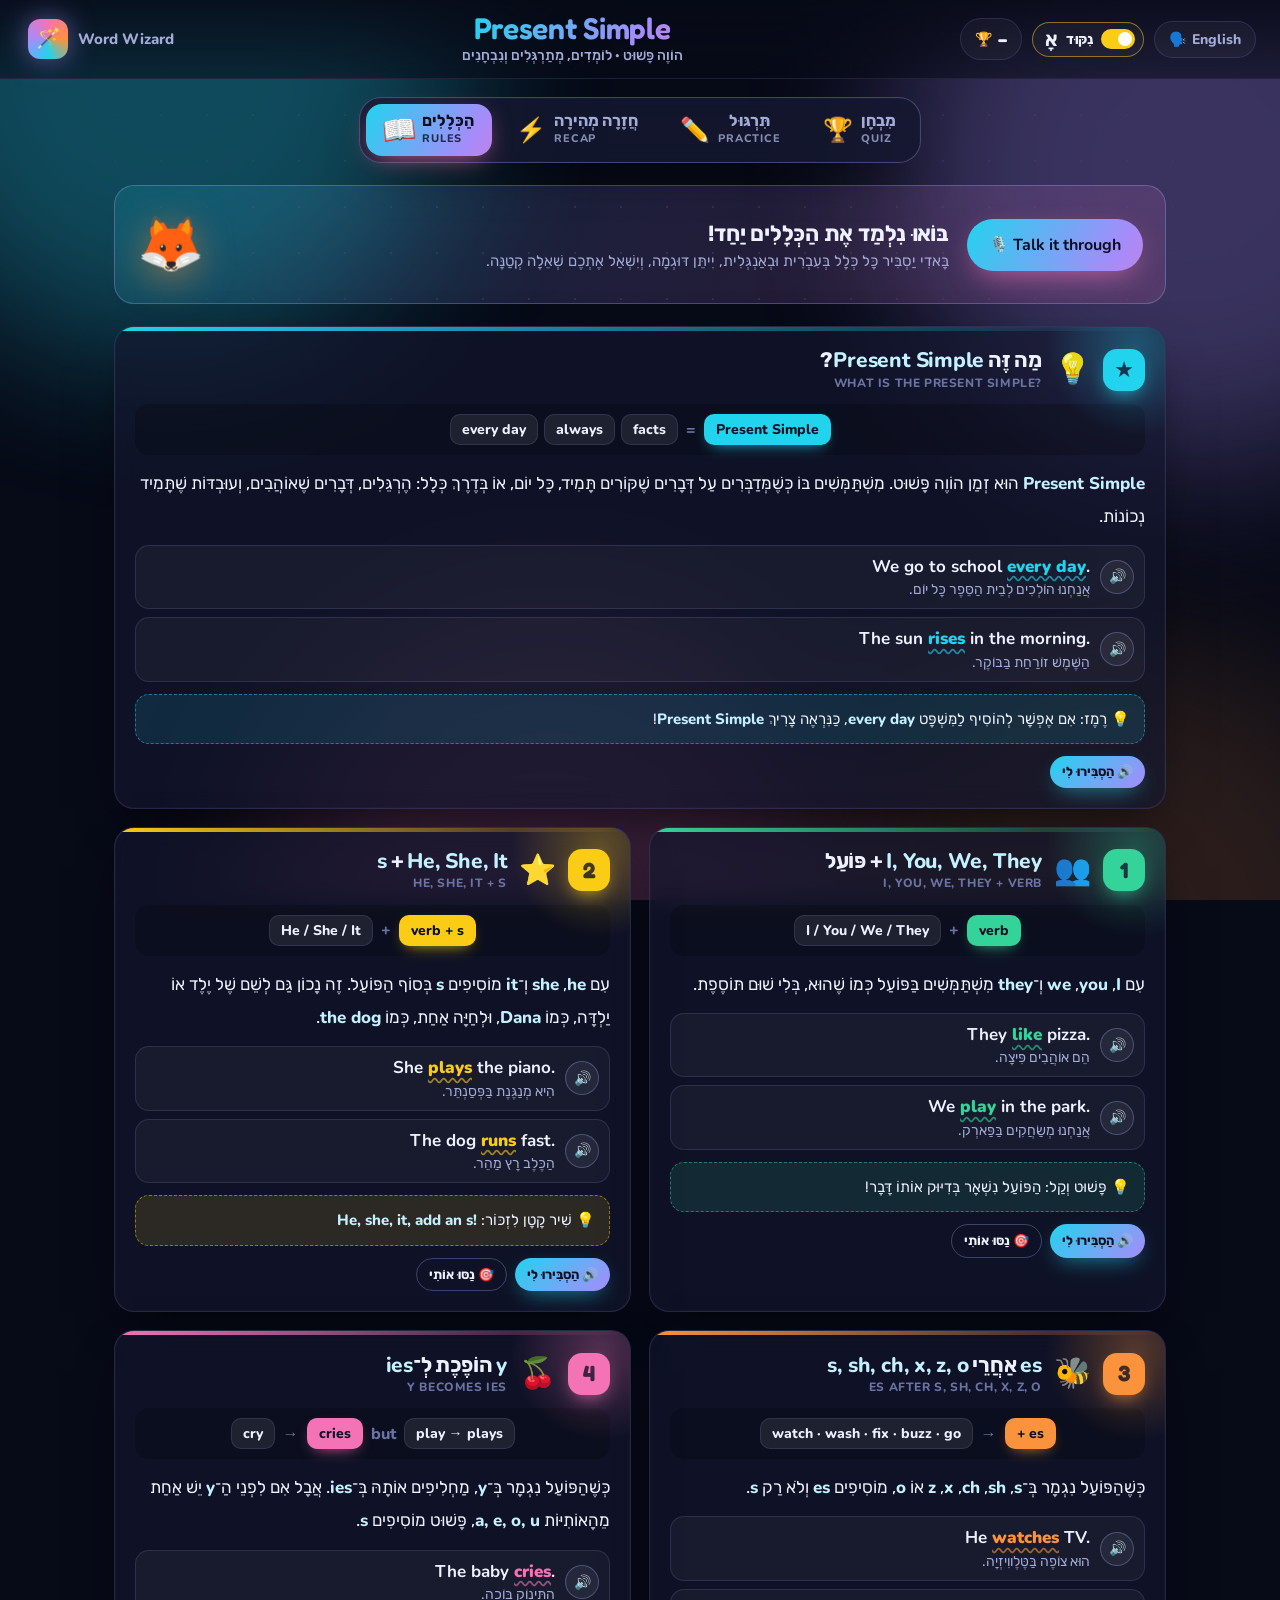
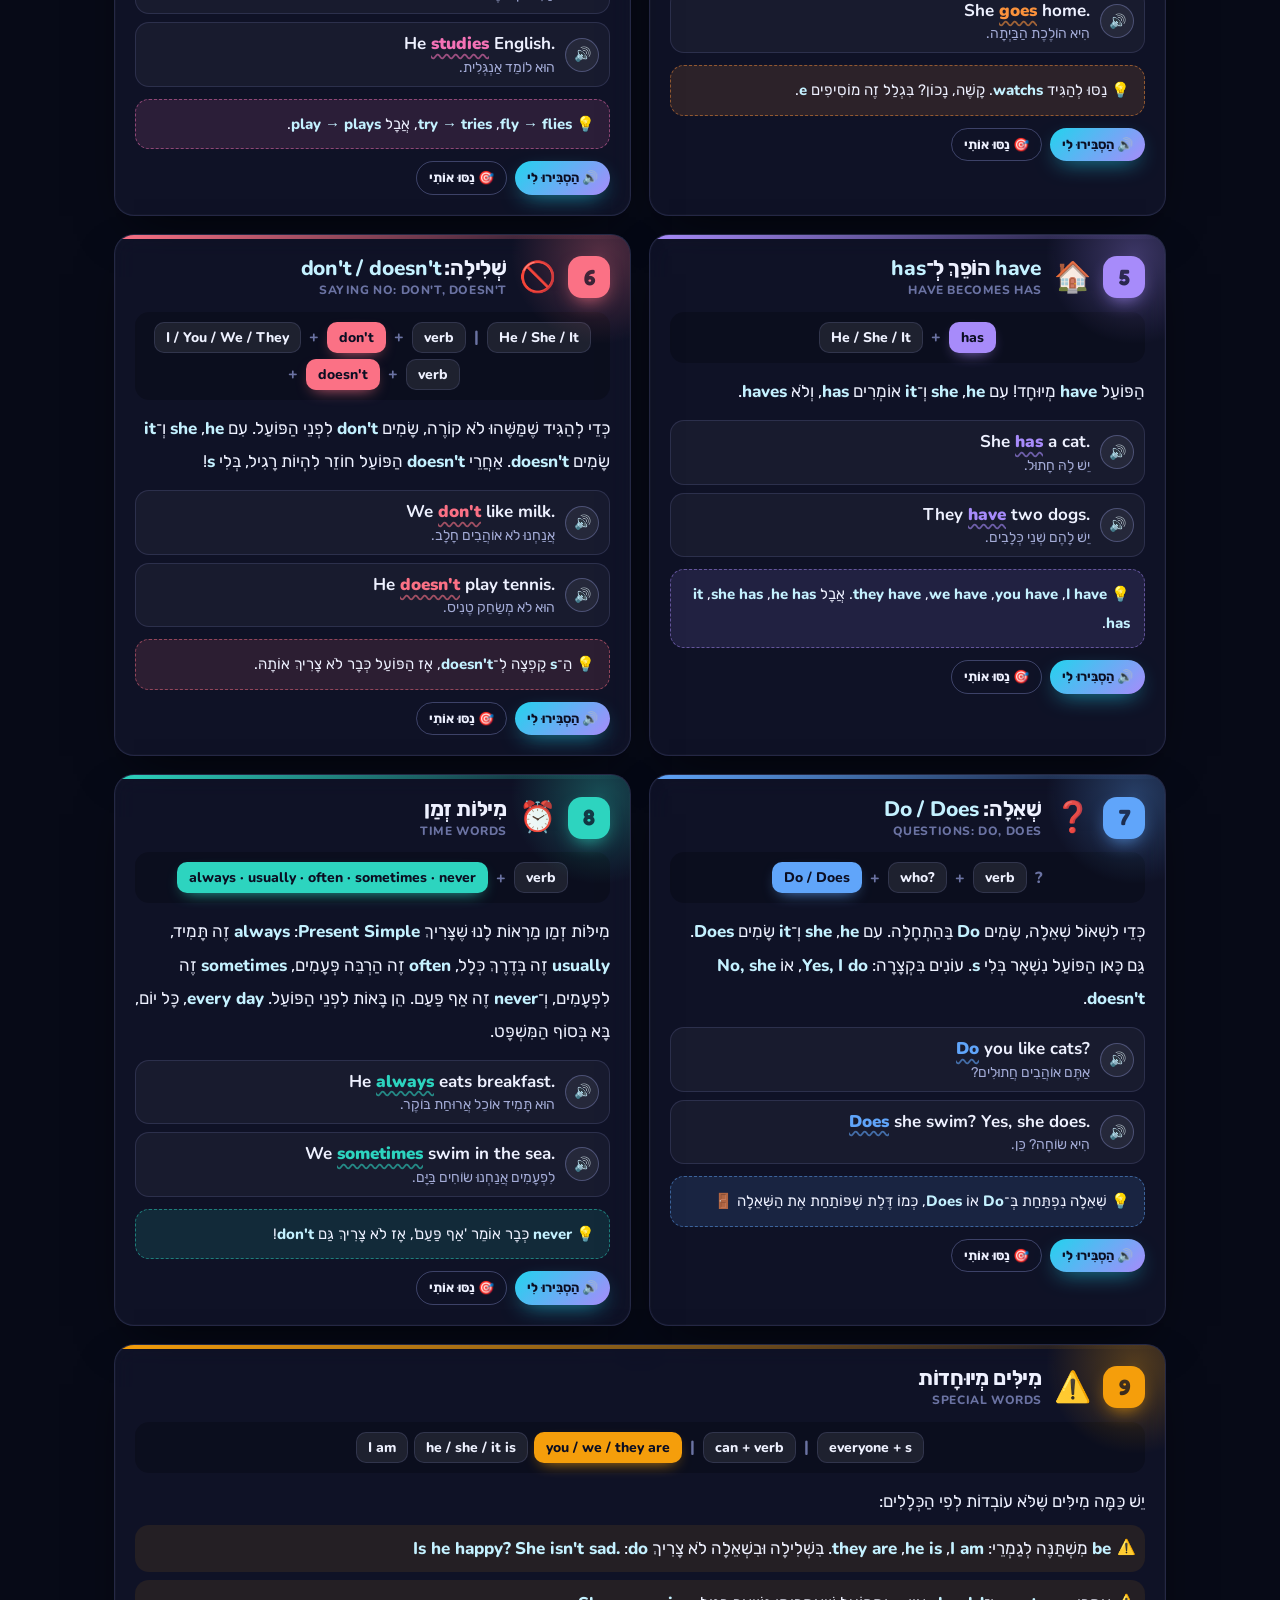
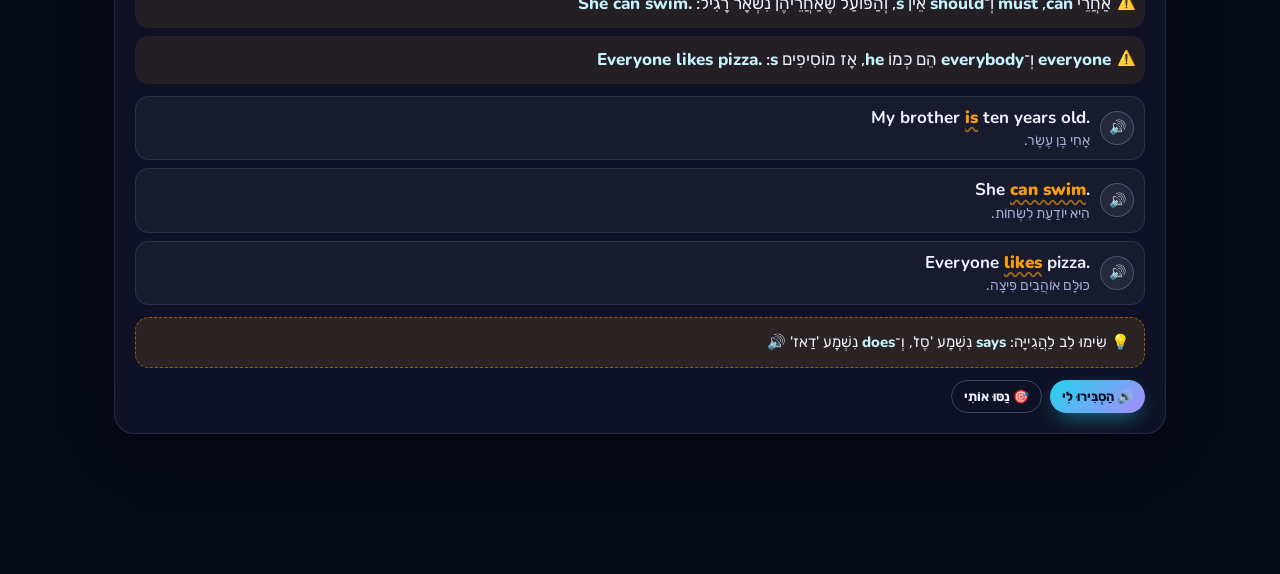
==== grammar.html @ 60740ec8 "Word Wizard: English words + Present Simple for 5th–6th graders Word Wizard is a page for learning E" ====
<!doctype html>
<html lang="en">
<head>
    <meta charset="utf-8">
    <meta name="viewport" content="width=device-width, initial-scale=1">
    <title>Present Simple · Word Wizard</title>
    <link rel="preconnect" href="https://fonts.googleapis.com">
    <link rel="preconnect" href="https://fonts.gstatic.com" crossorigin>
    <link href="https://fonts.googleapis.com/css2?family=Fredoka:wght@400;500;600;700&family=Nunito:wght@400;600;700;800&family=Rubik:wght@400;500;700&display=swap" rel="stylesheet">
    <link rel="stylesheet" href="css/app.css">
    <link rel="stylesheet" href="css/grammar.css">
    <link rel="icon" href="data:image/svg+xml,<svg xmlns='http://www.w3.org/2000/svg' viewBox='0 0 100 100'><text y='.9em' font-size='90'>📘</text></svg>">
</head>
<body class="grammar-page">
<div class="bg-orbs" aria-hidden="true"><span></span><span></span><span></span><span></span></div>
<canvas id="fx-canvas" aria-hidden="true"></canvas>

<header class="g-header">
    <a class="g-back" href="index.html" data-tip="Go back to your words in Word Wizard.">
        <span class="brand-logo" aria-hidden="true">🪄</span><span>Word Wizard</span>
    </a>
    <div class="g-title">
        <h1><span class="grad-text">Present Simple</span></h1>
        <p dir="rtl">הוֹוֶה פָּשׁוּט · לוֹמְדִים, מְתַרְגְּלִים וְנִבְחָנִים</p>
    </div>
    <div class="g-side">
        <div class="g-stat" id="g-best" data-tip="Your best quiz score so far.">🏆 <b>–</b></div>
        <button class="g-niqqud" id="g-niqqud" type="button" aria-pressed="true" data-tip="Show the Hebrew with or without niqqud (vowel marks). Buddy always reads it with niqqud.">
            <span class="gn-icon" aria-hidden="true">אָ</span><span dir="rtl">נִקּוּד</span><span class="switch-dot" aria-hidden="true"></span>
        </button>
        <div class="g-voice" id="g-voice" data-tip="">🗣️ <span></span></div>
        <a class="g-me" id="g-me" href="index.html" hidden data-tip="This is you! Tap to go back to Word Wizard."></a>
    </div>
</header>

<nav class="g-tabs" role="tablist" aria-label="Present Simple">
    <button role="tab" data-tab="rules" aria-selected="true" data-tip="Learn the rules, with examples. Buddy can explain them out loud.">
        <span class="t-icon">📖</span><b dir="rtl">הַכְּלָלִים</b><small>Rules</small>
    </button>
    <button role="tab" data-tab="recap" data-tip="One quick sentence for each rule. Fill it in and say which rule it is.">
        <span class="t-icon">⚡</span><b dir="rtl">חֲזָרָה מְהִירָה</b><small>Recap</small>
    </button>
    <button role="tab" data-tab="practice" data-tip="Your worksheet: sort the verbs and complete the sentences.">
        <span class="t-icon">✏️</span><b dir="rtl">תִּרְגּוּל</b><small>Practice</small>
    </button>
    <button role="tab" data-tab="quiz" data-tip="Ten questions on all the rules. Can you get three stars?">
        <span class="t-icon">🏆</span><b dir="rtl">מִבְחָן</b><small>Quiz</small>
    </button>
    <span class="g-tab-ink" aria-hidden="true"></span>
</nav>

<main class="g-main">

    <!-- ============================================================ rules -->
    <section class="g-panel" id="tab-rules" role="tabpanel">
        <div class="talk-hero">
            <div class="th-fox" aria-hidden="true">🦊</div>
            <div class="th-text" dir="rtl">
                <h2>בּוֹאוּ נִלְמַד אֶת הַכְּלָלִים יַחַד!</h2>
                <p>בָּאדִי יַסְבִּיר כָּל כְּלָל בְּעִבְרִית וּבְאַנְגְּלִית, יִיתֵּן דּוּגְמָה, וְיִשְׁאַל אֶתְכֶם שְׁאֵלָה קְטַנָּה.</p>
            </div>
            <button class="btn btn-glow th-go" id="talk-start" type="button" data-tip="Buddy explains every rule out loud, in Hebrew and English, and asks you a small question after each one.">🎙️ Talk it through</button>
        </div>
        <div class="rules-grid" id="rules-grid"></div>
    </section>

    <!-- ============================================================ recap -->
    <section class="g-panel" id="tab-recap" role="tabpanel" hidden>
        <div class="g-intro" dir="rtl">
            <h2>⚡ חֲזָרָה מְהִירָה</h2>
            <p>הַשְׁלִימוּ כָּל מִשְׁפָּט, וּבַחֲרוּ אֵיזֶה כְּלָל עָזַר לָכֶם. הַכְּלָלִים כָּאן לְמַטָּה, אִם צָרִיךְ לְהָצִיץ 👀</p>
        </div>
        <div class="rule-legend" id="rule-legend" dir="rtl"></div>
        <ol class="recap-list" id="recap-list"></ol>
        <div class="g-actions">
            <button class="btn btn-glow" id="recap-check" type="button" data-tip="Check all your answers and your rule numbers.">✓ בִּדְקוּ אוֹתִי · Check</button>
            <button class="btn btn-ghost" id="recap-reset" type="button" data-tip="Clear everything and try again.">↺ שׁוּב · Again</button>
        </div>
        <div class="score-banner" id="recap-score" hidden></div>
    </section>

    <!-- ============================================================ practice -->
    <section class="g-panel" id="tab-practice" role="tabpanel" hidden>
        <div class="g-intro" dir="rtl">
            <h2>✏️ דַּפֵּי עֲבוֹדָה</h2>
        </div>
        <div class="sheet-switch" role="tablist" aria-label="Worksheet">
            <button type="button" role="tab" data-sheet="ps" aria-selected="true" data-tip="The Present simple worksheet: sort the verbs, then complete the sentences.">📄 <span>Present simple</span></button>
            <button type="button" role="tab" data-sheet="be" aria-selected="false" data-tip="The Verb To Be worksheet: am, is, are, saying no, questions and WH words.">📄 <span>Verb To Be</span></button>
        </div>

        <div class="sheet" id="sheet-ps">
        <div class="sheet-part" id="part-sort">
            <h3 dir="rtl"><span class="part-no">1</span> מַיְּינוּ אֶת הַפְּעָלִים הַבָּאִים בַּטַּבְלָה, עַל־פִּי הַכְּלָלִים שֶׁלְּמַדְתֶּם.</h3>
            <p class="part-help" dir="rtl">גִּרְרוּ כָּל פּוֹעַל לַסַּל הַנָּכוֹן, אוֹ לַחֲצוּ עַל פּוֹעַל וְאָז עַל הַסַּל. מָה מוֹסִיפִים לוֹ עִם <bdi class="en" dir="ltr">he / she / it</bdi>?</p>
            <div class="verb-bank" id="verb-bank" dir="ltr" data-tip="Drag a verb to the right basket, or tap the verb and then the basket."></div>
            <div class="baskets" dir="ltr">
                <div class="basket" data-end="s" data-tip="Most verbs just add s: play → plays.">
                    <div class="basket-head"><b>s</b><small>play → plays</small></div>
                    <div class="basket-body"></div>
                </div>
                <div class="basket" data-end="es" data-tip="Verbs that end in s, sh, ch, x, z or o add es: fix → fixes, buzz → buzzes.">
                    <div class="basket-head"><b>es</b><small>fix → fixes</small></div>
                    <div class="basket-body"></div>
                </div>
                <div class="basket" data-end="ies" data-tip="Verbs that end in a letter + y change y to ies: cry → cries.">
                    <div class="basket-head"><b>ies</b><small>cry → cries</small></div>
                    <div class="basket-body"></div>
                </div>
            </div>
            <div class="sort-msg" id="sort-msg" dir="rtl" aria-live="polite"></div>
        </div>

        <div class="sheet-part" id="part-fill">
            <h3 dir="rtl"><span class="part-no">2</span> הַשְׁלִימוּ אֶת הַפּוֹעַל בַּמִּשְׁפָּט בַּצּוּרָה הַנְּכוֹנָה.</h3>
            <ol class="sheet-list" id="sheet-list" dir="ltr"></ol>
            <div class="g-actions">
                <button class="btn btn-glow" id="sheet-check" type="button" data-tip="Check all eight sentences.">✓ בִּדְקוּ אוֹתִי · Check</button>
                <button class="btn btn-ghost" id="sheet-reset" type="button" data-tip="Clear the sentences and try again.">↺ שׁוּב · Again</button>
            </div>
            <div class="score-banner" id="sheet-score" hidden></div>
        </div>
        </div>

        <div class="sheet" id="sheet-be" hidden></div>

        <div class="sheet-part more" id="part-more">
            <h3 dir="rtl"><span class="part-no">➕</span> עוֹד תִּרְגּוּל <small>More practice</small></h3>
            <p class="part-help" dir="rtl">בַּחֲרוּ כְּלָלִים לְתַרְגֵּל. כָּל תְּשׁוּבָה נְכוֹנָה מוֹסִיפָה לָרֶצֶף 🔥</p>
            <div class="rule-filter" id="rule-filter" dir="rtl" data-tip="Choose which rules to practice. Tap a rule to turn it on or off."></div>
            <div class="more-stats" id="more-stats" dir="rtl"></div>
            <div class="more-box" id="more-box"></div>
            <div class="g-actions"><button class="btn btn-primary" id="more-next" type="button" hidden>הַבָּא · Next ➜</button></div>
        </div>
    </section>

    <!-- ============================================================ quiz -->
    <section class="g-panel" id="tab-quiz" role="tabpanel" hidden>
        <div class="quiz-start" id="gq-start">
            <div class="gq-trophy" aria-hidden="true">🏆</div>
            <h2 dir="rtl">מִבְחָן <bdi class="en grad-text" dir="ltr">Present Simple</bdi></h2>
            <p dir="rtl">10 שְׁאֵלוֹת עַל כָּל הַכְּלָלִים. 9 נְכוֹנוֹת וּמַעְלָה = שְׁלוֹשָׁה כּוֹכָבִים ⭐⭐⭐</p>
            <p class="gq-best" id="gq-best" dir="rtl"></p>
            <button class="btn btn-glow gq-go" id="gq-go" type="button" data-tip="Start the quiz. Good luck!">🚀 הַתְחִילוּ · Start</button>
        </div>
        <div class="quiz-run" id="gq-run" hidden>
            <div class="gq-top">
                <div class="gq-dots" id="gq-dots"></div>
                <div class="gq-count" id="gq-count"></div>
            </div>
            <div class="gq-box" id="gq-box"></div>
            <div class="g-actions"><button class="btn btn-primary" id="gq-next" type="button" hidden>הַבָּא · Next ➜</button></div>
        </div>
        <div class="quiz-end" id="gq-end" hidden></div>
    </section>
</main>

<!-- Buddy's talk-through bar -->
<div class="buddy-bar" id="buddy-bar" hidden role="region" aria-label="Buddy explains the rules">
    <div class="bb-fox" id="bb-fox" aria-hidden="true">🦊</div>
    <div class="bb-main">
        <div class="bb-step" id="bb-step"></div>
        <div class="bb-say" id="bb-say" dir="rtl" aria-live="polite"></div>
        <div class="bb-ask" id="bb-ask" hidden></div>
    </div>
    <div class="bb-controls">
        <button class="btn-icon" id="bb-play" type="button" aria-label="Pause" data-tip="Pause or continue.">⏸</button>
        <button class="btn-icon" id="bb-next" type="button" aria-label="Next rule" data-tip="Skip to the next rule.">⏭</button>
        <button class="btn-icon" id="bb-stop" type="button" aria-label="Stop" data-tip="Stop talking.">⏹</button>
    </div>
</div>

<div class="toasts" id="toasts" aria-live="polite"></div>
<div class="tooltip" id="tooltip" role="tooltip"></div>

<script type="module" src="js/grammar/main.js"></script>
</body>
</html>
---- css/app.css ----
/* ============================================================ foundation */

:root {
    --bg: #070a17;
    --panel: rgba(20, 24, 48, .66);
    --panel-solid: #141834;
    --panel-2: rgba(255, 255, 255, .04);
    --border: rgba(168, 179, 255, .14);
    --border-strong: rgba(168, 179, 255, .3);
    --text: #eef1ff;
    --text-dim: #a3abd6;
    --text-faint: #6b73a3;
    --accent: #22d3ee;
    --violet: #a78bfa;
    --pink: #f472b6;
    --orange: #fb923c;
    --yellow: #facc15;
    --good: #34d399;
    --warn: #fbbf24;
    --bad: #fb7185;
    --info: #60a5fa;
    --grad: linear-gradient(120deg, #22d3ee, #a78bfa 45%, #f472b6 80%, #fb923c);
    --radius: 20px;
    --radius-sm: 12px;
    --shadow: 0 20px 50px -20px rgba(0, 0, 0, .7), 0 0 0 1px rgba(255, 255, 255, .02) inset;
    --display: "Fredoka", "Nunito", system-ui, sans-serif;
    --sans: "Nunito", -apple-system, BlinkMacSystemFont, "Segoe UI", Roboto, sans-serif;
    --mono: ui-monospace, SFMono-Regular, "SF Mono", Menlo, monospace;
    --header-h: 84px;
    color-scheme: dark;
}

* { box-sizing: border-box; }
html, body { height: 100%; }

body {
    margin: 0;
    font-family: var(--sans);
    font-size: 15px;
    line-height: 1.5;
    color: var(--text);
    background: var(--bg);
    overflow-x: hidden;
}

h1, h2, h3 { margin: 0; font-family: var(--display); font-weight: 600; letter-spacing: -.01em; }
p { margin: 0; }
button, input, select { font: inherit; color: inherit; }
button { cursor: pointer; }
[hidden] { display: none !important; }

.grad-text {
    background: var(--grad);
    -webkit-background-clip: text;
    background-clip: text;
    color: transparent;
    background-size: 200% 100%;
    animation: shimmer 6s linear infinite;
}

@keyframes shimmer { to { background-position: 200% 0; } }

/* ============================================================ background */

.bg-orbs { position: fixed; inset: 0; z-index: -1; overflow: hidden; pointer-events: none; }
.bg-orbs::after {
    content: "";
    position: absolute; inset: 0;
    background-image: radial-gradient(rgba(255, 255, 255, .5) 1px, transparent 1.4px);
    background-size: 46px 46px;
    mask-image: radial-gradient(ellipse at 50% 30%, #000 10%, transparent 70%);
    opacity: .18;
}
.bg-orbs span {
    position: absolute;
    width: 46vmax; height: 46vmax;
    border-radius: 50%;
    filter: blur(80px);
    opacity: .32;
    animation: float 26s ease-in-out infinite alternate;
}
.bg-orbs span:nth-child(1) { background: #22d3ee; top: -18vmax; left: -10vmax; }
.bg-orbs span:nth-child(2) { background: #a78bfa; top: -10vmax; right: -16vmax; animation-delay: -8s; }
.bg-orbs span:nth-child(3) { background: #f472b6; bottom: -24vmax; left: 20vmax; opacity: .2; animation-delay: -14s; }
.bg-orbs span:nth-child(4) { background: #fb923c; bottom: -26vmax; right: -10vmax; opacity: .14; animation-delay: -4s; }

@keyframes float {
    0% { transform: translate(0, 0) scale(1); }
    50% { transform: translate(6vmax, 4vmax) scale(1.08); }
    100% { transform: translate(-4vmax, 6vmax) scale(.95); }
}

#fx-canvas { position: fixed; inset: 0; width: 100%; height: 100%; pointer-events: none; z-index: 90; }

/* ============================================================ buttons */

.btn {
    display: inline-flex; align-items: center; justify-content: center; gap: 8px;
    border: 1px solid var(--border-strong);
    background: rgba(255, 255, 255, .06);
    padding: 10px 18px;
    border-radius: 999px;
    font-weight: 700;
    transition: transform .15s, background .2s, border-color .2s, box-shadow .2s;
    white-space: nowrap;
}
.btn:hover { background: rgba(255, 255, 255, .12); transform: translateY(-1px); }
.btn:active { transform: translateY(1px) scale(.98); }
.btn:focus-visible, .btn-icon:focus-visible { outline: 2px solid var(--accent); outline-offset: 2px; }
.btn-sm { padding: 6px 12px; font-size: 13px; }
.btn-xs { padding: 2px 9px; font-size: 12px; }
.btn-ghost { background: transparent; }
.btn-ghost.danger:hover { border-color: var(--bad); color: var(--bad); }
.btn-primary {
    border: 0;
    background: linear-gradient(135deg, #22d3ee, #a78bfa);
    color: #0b0e22;
    box-shadow: 0 8px 22px -8px rgba(34, 211, 238, .7);
}
.btn-primary:hover { background: linear-gradient(135deg, #67e8f9, #c4b5fd); }
.btn-danger { border: 0; background: linear-gradient(135deg, #fb7185, #f472b6); color: #210812; }
.btn-glow {
    position: relative;
    border: 0;
    background: var(--grad);
    background-size: 200% 100%;
    color: #0b0e22;
    animation: shimmer 5s linear infinite;
    box-shadow: 0 10px 30px -10px rgba(244, 114, 182, .8);
}
.btn-glow:hover { filter: brightness(1.1); background: var(--grad); background-size: 200% 100%; }

.btn-icon {
    width: 40px; height: 40px;
    display: inline-grid; place-items: center;
    border-radius: 50%;
    border: 1px solid var(--border-strong);
    background: rgba(255, 255, 255, .06);
    font-size: 17px;
    transition: transform .15s, background .2s;
    flex: none;
}
.btn-icon:hover { background: rgba(255, 255, 255, .14); transform: scale(1.06); }
.btn-icon.big { width: 52px; height: 52px; font-size: 22px; background: var(--grad); border: 0; color: #0b0e22; }
.btn-icon.send { background: linear-gradient(135deg, #22d3ee, #a78bfa); border: 0; color: #0b0e22; }
.btn-icon.live { background: var(--bad); border-color: var(--bad); animation: pulse 1.2s infinite; }

.help-dot {
    width: 20px; height: 20px;
    border-radius: 50%;
    border: 1px solid var(--border-strong);
    background: transparent;
    color: var(--text-dim);
    font-size: 12px; font-weight: 800;
    display: grid; place-items: center;
    padding: 0;
}
.help-dot:hover { color: var(--text); border-color: var(--accent); }

/* ============================================================ header */

.app-header {
    height: var(--header-h);
    display: flex; align-items: center; justify-content: space-between; gap: 20px;
    padding: 0 24px;
    border-bottom: 1px solid var(--border);
    background: linear-gradient(180deg, rgba(7, 10, 23, .85), rgba(7, 10, 23, .45));
    backdrop-filter: blur(16px);
    position: sticky; top: 0; z-index: 20;
}
.brand { display: flex; align-items: center; gap: 14px; min-width: 0; }
.brand-logo {
    width: 52px; height: 52px; flex: none;
    border-radius: 16px;
    display: grid; place-items: center;
    font-size: 28px;
    background: conic-gradient(from 180deg, #22d3ee, #a78bfa, #f472b6, #fb923c, #22d3ee);
    box-shadow: 0 0 30px -4px rgba(167, 139, 250, .8);
    animation: wobble 6s ease-in-out infinite;
}
@keyframes wobble { 0%, 100% { transform: rotate(-4deg); } 50% { transform: rotate(5deg) scale(1.04); } }
.brand h1 { font-size: 28px; line-height: 1.1; }
.brand-sub { color: var(--text-dim); font-size: 13px; white-space: nowrap; overflow: hidden; text-overflow: ellipsis; }

.header-stats { display: flex; gap: 10px; align-items: center; }
.hstat {
    display: flex; align-items: baseline; gap: 6px;
    padding: 8px 14px;
    border-radius: 14px;
    background: var(--panel-2);
    border: 1px solid var(--border);
}
.hstat b { font-family: var(--display); font-size: 22px; }
.hstat span { color: var(--text-dim); font-size: 12px; font-weight: 700; text-transform: uppercase; letter-spacing: .06em; }
.hstat-ring { position: relative; width: 54px; height: 54px; padding: 0; justify-content: center; align-items: center; border-radius: 50%; }
.hstat-ring svg { position: absolute; inset: 0; transform: rotate(-90deg); }
.hstat-ring b { font-size: 13px; position: relative; }

.ring-bg { fill: none; stroke: rgba(255, 255, 255, .08); stroke-width: 4; }
.ring-fg {
    fill: none; stroke: url(#none); stroke: var(--good); stroke-width: 4; stroke-linecap: round;
    transition: stroke-dashoffset .8s cubic-bezier(.2, .8, .2, 1);
}

.header-actions { display: flex; gap: 12px; align-items: center; }
.lang-pick {
    display: flex; align-items: center; gap: 6px;
    padding: 6px 6px 6px 12px;
    border-radius: 999px;
    border: 1px solid var(--border-strong);
    background: rgba(255, 255, 255, .05);
}
.lang-pick select { background: transparent; border: 0; padding: 4px; font-weight: 700; outline: none; }
.lang-pick option { background: var(--panel-solid); }

/* ============================================================ grid */

.grid {
    display: grid;
    grid-template-columns: 330px minmax(0, 1fr) 420px;
    transition: grid-template-columns .45s cubic-bezier(.2, .8, .2, 1);
    gap: 18px;
    padding: 18px 24px 24px;
    height: calc(100vh - var(--header-h));
}
.col-right { display: grid; grid-template-rows: minmax(0, 1.25fr) minmax(0, 1fr); gap: 18px; min-height: 0; }

.panel {
    position: relative;
    display: flex; flex-direction: column;
    min-height: 0;
    background: var(--panel);
    border: 1px solid var(--border);
    border-radius: var(--radius);
    backdrop-filter: blur(18px) saturate(140%);
    box-shadow: var(--shadow);
    overflow: hidden;
}
.panel::before {
    content: "";
    position: absolute; inset: 0 0 auto 0; height: 1px;
    background: linear-gradient(90deg, transparent, rgba(255, 255, 255, .35), transparent);
}
.panel-head {
    display: flex; align-items: center; justify-content: space-between; gap: 10px;
    padding: 14px 16px 10px;
    flex-wrap: wrap;
}
.panel-title { display: flex; align-items: center; gap: 10px; }
.panel-title h2 { font-size: 20px; }
.panel-icon {
    width: 36px; height: 36px;
    display: grid; place-items: center;
    border-radius: 12px;
    background: rgba(255, 255, 255, .07);
    font-size: 19px;
}
.panel-icon.buddy { background: linear-gradient(135deg, rgba(251, 146, 60, .35), rgba(244, 114, 182, .3)); }

/* ============================================================ (a) features */

.power-meter {
    display: flex; align-items: center; gap: 14px;
    margin: 0 16px 12px;
    padding: 12px;
    border-radius: 16px;
    background: linear-gradient(135deg, rgba(34, 211, 238, .12), rgba(167, 139, 250, .12));
    border: 1px solid var(--border);
}
.power-ring { position: relative; width: 64px; height: 64px; flex: none; }
.power-ring svg { width: 100%; height: 100%; transform: rotate(-90deg); }
.power-ring .ring-fg { stroke: var(--accent); stroke-width: 6; filter: drop-shadow(0 0 6px rgba(34, 211, 238, .8)); }
.power-ring .ring-bg { stroke-width: 6; }
.power-ring-label { position: absolute; inset: 0; display: grid; place-items: center; font-family: var(--display); }
.power-ring-label b { font-size: 22px; line-height: 1; }
.power-ring-label span { font-size: 11px; color: var(--text-dim); margin-top: -14px; }
.power-ring-label { grid-template-rows: auto auto; align-content: center; }
.power-ring-label span { margin: 0; }
.power-text { display: flex; flex-direction: column; min-width: 0; }
.power-text b { font-family: var(--display); font-size: 16px; }
.power-text span { color: var(--text-dim); font-size: 13px; }

.features-list { overflow-y: auto; padding: 0 12px 14px; display: flex; flex-direction: column; gap: 8px; }

.feature {
    --c: var(--text-faint);
    position: relative;
    display: grid;
    grid-template-columns: 42px 1fr;
    gap: 4px 10px; align-items: start;
    flex: none;
    padding: 10px 12px;
    border-radius: 14px;
    background: var(--panel-2);
    border: 1px solid var(--border);
    overflow: hidden;
    transition: transform .2s, border-color .3s, background .3s;
    animation: pop-in .5s backwards;
}
.feature:hover { transform: translateX(3px); border-color: color-mix(in srgb, var(--c) 50%, transparent); }
.feature::after {
    content: "";
    position: absolute; left: 0; top: 10px; bottom: 10px; width: 3px;
    border-radius: 0 3px 3px 0;
    background: var(--c);
    box-shadow: 0 0 12px var(--c);
}
.feature[data-status="available"] { --c: var(--good); }
.feature[data-status="emulated"] { --c: var(--warn); }
.feature[data-status="downloadable"] { --c: var(--info); }
.feature[data-status="downloading"] { --c: var(--accent); }
.feature[data-status="checking"] { --c: var(--violet); }
.feature[data-status="unavailable"] { --c: var(--text-faint); opacity: .75; }
.feature[data-status="active"] { --c: var(--pink); }

.feature-icon {
    width: 42px; height: 42px;
    border-radius: 12px;
    display: grid; place-items: center;
    font-size: 21px;
    background: color-mix(in srgb, var(--c) 18%, transparent);
    border: 1px solid color-mix(in srgb, var(--c) 35%, transparent);
}
.feature-body { min-width: 0; }
.feature-name { font-weight: 800; font-size: 14px; display: flex; gap: 6px; align-items: center; }
.feature-api { font-family: var(--mono); font-size: 10.5px; color: var(--text-faint); white-space: nowrap; overflow: hidden; text-overflow: ellipsis; }
.feature-desc { font-size: 12.5px; color: var(--text-dim); line-height: 1.35; }
.feature-side { grid-column: 2; display: flex; align-items: center; gap: 8px; flex-wrap: wrap; min-height: 22px; }
.feature-side .btn-xs { margin-left: auto; }

.badge {
    display: inline-flex; align-items: center; gap: 6px;
    padding: 3px 9px;
    border-radius: 999px;
    font-size: 11px; font-weight: 800;
    text-transform: uppercase; letter-spacing: .05em;
    color: var(--c);
    background: color-mix(in srgb, var(--c) 14%, transparent);
    border: 1px solid color-mix(in srgb, var(--c) 30%, transparent);
    white-space: nowrap;
}
.badge i { width: 7px; height: 7px; border-radius: 50%; background: var(--c); box-shadow: 0 0 8px var(--c); }
.feature[data-status="checking"] .badge i,
.feature[data-status="downloading"] .badge i,
.feature[data-status="active"] .badge i { animation: pulse 1s infinite; }

.feature-progress { position: absolute; left: 0; bottom: 0; height: 3px; background: var(--grad); transition: width .3s; }
.feature .btn-xs { border-color: color-mix(in srgb, var(--c) 50%, transparent); }

.switch { display: inline-flex; align-items: center; gap: 6px; font-size: 11px; color: var(--text-dim); font-weight: 700; cursor: pointer; }
.switch input { appearance: none; width: 30px; height: 17px; border-radius: 999px; background: rgba(255, 255, 255, .15); position: relative; transition: background .2s; cursor: pointer; margin: 0; }
.switch input::after { content: ""; position: absolute; top: 2px; left: 2px; width: 13px; height: 13px; border-radius: 50%; background: #fff; transition: transform .2s; }
.switch input:checked { background: var(--good); }
.switch input:checked::after { transform: translateX(13px); }

@keyframes pop-in { from { opacity: 0; transform: translateY(8px) scale(.97); } }
@keyframes pulse { 50% { opacity: .35; } }

/* ============================================================ (d) words */

#words-panel { min-width: 0; }
.words-head-actions { display: flex; gap: 8px; align-items: center; flex-wrap: wrap; }
.search {
    display: flex; align-items: center; gap: 6px;
    padding: 5px 12px;
    border-radius: 999px;
    border: 1px solid var(--border);
    background: rgba(255, 255, 255, .04);
}
.search input { background: transparent; border: 0; outline: none; width: 120px; }
.seg { display: flex; padding: 3px; border-radius: 999px; background: rgba(255, 255, 255, .05); border: 1px solid var(--border); }
.seg button { border: 0; background: transparent; padding: 4px 12px; border-radius: 999px; font-weight: 700; font-size: 13px; color: var(--text-dim); }
.seg button.active { background: rgba(255, 255, 255, .14); color: var(--text); }

.add-zone { display: grid; grid-template-columns: 1fr auto; gap: 10px; padding: 0 16px 12px; }
.add-form {
    display: flex; align-items: center; gap: 8px;
    padding: 6px 6px 6px 14px;
    border-radius: 999px;
    background: rgba(0, 0, 0, .25);
    border: 1px solid var(--border-strong);
    transition: border-color .2s, box-shadow .2s;
}
.add-form:focus-within { border-color: var(--accent); box-shadow: 0 0 0 4px rgba(34, 211, 238, .15); }
.add-form input { flex: 1; min-width: 0; background: transparent; border: 0; outline: none; font-size: 16px; font-weight: 600; }
.add-icon { font-size: 18px; }

.drop {
    display: flex; align-items: center; gap: 10px;
    padding: 6px 16px 6px 8px;
    border-radius: 999px;
    border: 1.5px dashed var(--border-strong);
    cursor: pointer;
    transition: border-color .2s, background .2s, transform .2s;
}
.drop:hover, .drop.over { border-color: var(--pink); background: rgba(244, 114, 182, .1); }
.drop.over { transform: scale(1.03); }
.drop-icon { width: 38px; height: 38px; display: grid; place-items: center; border-radius: 50%; background: linear-gradient(135deg, rgba(244, 114, 182, .4), rgba(251, 146, 60, .35)); font-size: 18px; }
.drop-text { display: flex; flex-direction: column; line-height: 1.15; }
.drop-text small { color: var(--text-dim); font-size: 11px; }

/* scan */
.scan {
    margin: 0 16px 12px;
    padding: 14px;
    border-radius: 16px;
    background: linear-gradient(135deg, rgba(244, 114, 182, .09), rgba(34, 211, 238, .07));
    border: 1px solid var(--border-strong);
    animation: pop-in .4s;
    flex: none;
    max-height: 48%;
    overflow-y: auto;
}
.scan-top { display: flex; gap: 14px; }
.scan-thumb { position: relative; width: 112px; height: 112px; flex: none; border-radius: 12px; overflow: hidden; background: #000; border: 1px solid var(--border); }
.scan-thumb img { width: 100%; height: 100%; object-fit: cover; }
.scan-beam {
    position: absolute; left: 0; right: 0; height: 30%;
    background: linear-gradient(180deg, transparent, rgba(34, 211, 238, .55), transparent);
    animation: beam 1.6s ease-in-out infinite alternate;
    mix-blend-mode: screen;
}
.scan.done .scan-beam { display: none; }
@keyframes beam { from { top: -30%; } to { top: 100%; } }
.scan-main { flex: 1; min-width: 0; display: flex; flex-direction: column; gap: 8px; }
.scan-title { display: flex; align-items: center; gap: 8px; }
.scan-title b { font-family: var(--display); font-size: 16px; flex: 1; min-width: 0; overflow: hidden; text-overflow: ellipsis; white-space: nowrap; }
.scan-engine { font-size: 11px; font-weight: 800; padding: 2px 8px; border-radius: 999px; background: rgba(255, 255, 255, .08); color: var(--accent); white-space: nowrap; }

.progress { position: relative; height: 16px; border-radius: 999px; background: rgba(0, 0, 0, .35); overflow: hidden; border: 1px solid var(--border); }
.progress-bar {
    height: 100%; width: 0;
    border-radius: 999px;
    background: var(--grad);
    background-size: 200% 100%;
    animation: shimmer 2s linear infinite;
    transition: width .35s cubic-bezier(.2, .8, .2, 1);
    box-shadow: 0 0 16px rgba(167, 139, 250, .7);
}
.progress-bar::after {
    content: ""; position: absolute; inset: 0;
    background: repeating-linear-gradient(-45deg, rgba(255, 255, 255, .14) 0 8px, transparent 8px 16px);
    animation: stripes .8s linear infinite;
}
@keyframes stripes { to { background-position: 22px 0; } }
.progress-pct { position: absolute; inset: 0; display: grid; place-items: center; font-size: 11px; font-weight: 800; text-shadow: 0 1px 3px rgba(0, 0, 0, .8); }

.scan-stats { display: grid; grid-template-columns: repeat(4, 1fr); gap: 6px; }
.sstat { --c: var(--accent); padding: 6px 8px; border-radius: 10px; background: rgba(0, 0, 0, .22); border: 1px solid color-mix(in srgb, var(--c) 30%, transparent); text-align: center; }
.sstat b { display: block; font-family: var(--display); font-size: 20px; color: var(--c); line-height: 1.1; }
.sstat span { font-size: 11px; color: var(--text-dim); font-weight: 700; }
.sstat.ok { --c: var(--good); }
.sstat.warn { --c: var(--warn); }
.sstat.dim { --c: var(--text-faint); }
.sstat.bump b { animation: bump .3s; }
@keyframes bump { 50% { transform: scale(1.35); } }

.scan-opt { display: flex; align-items: center; gap: 8px; font-size: 12px; color: var(--text-dim); flex-wrap: wrap; }
.scan-opt select { background: rgba(0, 0, 0, .3); border: 1px solid var(--border); border-radius: 8px; padding: 2px 6px; font-size: 12px; }
.check { display: inline-flex; align-items: center; gap: 4px; }

.scan-log {
    list-style: none; margin: 12px 0 0; padding: 10px 12px;
    border-radius: 12px;
    background: rgba(0, 0, 0, .35);
    font-family: var(--mono); font-size: 12px;
    max-height: 130px; overflow-y: auto;
}
.scan-log li { display: flex; gap: 8px; padding: 2px 0; animation: pop-in .3s; }
.scan-log time { color: var(--text-faint); flex: none; }
.scan-log .ok { color: var(--good); }
.scan-log .warn { color: var(--warn); }
.scan-log .err { color: var(--bad); }
.scan-log .info { color: var(--accent); }

.recog { margin-top: 12px; padding: 12px; border-radius: 12px; border: 1px solid rgba(52, 211, 153, .35); background: rgba(52, 211, 153, .06); }
.recog-head { margin-bottom: 10px; }
.recog-list { display: flex; flex-wrap: wrap; gap: 6px; }
.recog-chip {
    display: inline-flex; align-items: center; gap: 6px;
    padding: 4px 6px 4px 12px;
    border-radius: 999px;
    border: 1px solid rgba(52, 211, 153, .4);
    background: rgba(0, 0, 0, .25);
    font-weight: 700;
    cursor: pointer;
    transition: border-color .15s, background .15s, transform .15s;
    animation: pop-in .3s;
}
.recog-chip:hover, .recog-chip:focus-visible { border-color: var(--accent); background: rgba(34, 211, 238, .12); transform: translateY(-1px); outline: none; }
.recog-chip:hover .rc-word::after { content: " ✏️"; font-size: 11px; }
.recog-chip small { font-size: 10px; color: var(--text-faint); font-family: var(--mono); }
.recog-chip canvas { max-height: 30px; border-radius: 6px; background: #fff; }
.recog-chip.editing { border-color: var(--accent); cursor: default; padding-left: 6px; }
.recog-chip.fixed { border-color: var(--yellow); }
.recog-chip.fixed .rc-word::before { content: "✏️ "; font-size: 11px; }
.recog-chip.removed { opacity: .35; text-decoration: line-through; pointer-events: none; }
.rc-x { width: 20px; height: 20px; padding: 0; border: 0; border-radius: 50%; background: transparent; color: var(--text-faint); font-size: 11px; }
.rc-x:hover { background: rgba(251, 113, 133, .25); color: var(--bad); }
.inline-edit {
    font: inherit;
    min-width: 6ch; max-width: 100%;
    padding: 0 6px;
    border-radius: 8px;
    border: 1.5px solid var(--accent);
    background: rgba(0, 0, 0, .4);
    color: var(--text);
    outline: none;
    box-shadow: 0 0 0 4px rgba(34, 211, 238, .15);
}
.word-tools { display: flex; gap: 2px; flex: none; }
.word-text { cursor: text; }
.unsure { margin-top: 12px; padding: 12px; border-radius: 12px; border: 1px solid rgba(251, 191, 36, .4); background: rgba(251, 191, 36, .07); }
.unsure-head { margin-bottom: 10px; }
.unsure-list { display: grid; grid-template-columns: repeat(auto-fill, minmax(230px, 1fr)); gap: 8px; }
.unsure-item {
    display: flex; flex-direction: column; gap: 6px;
    padding: 8px; border-radius: 10px;
    background: rgba(0, 0, 0, .25);
    animation: pop-in .3s;
}
.unsure-item canvas, .unsure-item .guess-img { max-width: 100%; max-height: 54px; border-radius: 6px; background: #fff; align-self: flex-start; }
.unsure-item .guess { font-size: 12px; color: var(--text-dim); }
.unsure-item .guess b { color: var(--warn); font-family: var(--mono); }
.unsure-row { display: flex; gap: 6px; }
.unsure-row input { flex: 1; min-width: 0; border-radius: 8px; border: 1px solid var(--border-strong); background: rgba(0, 0, 0, .3); padding: 4px 8px; outline: none; }
.unsure-row input:focus { border-color: var(--warn); }
.unsure-item.resolved { opacity: .5; }

/* word cards */
.words-grid {
    flex: 1;
    overflow-y: auto;
    padding: 4px 16px 18px;
    display: grid;
    grid-template-columns: repeat(auto-fill, minmax(230px, 1fr));
    gap: 12px;
    align-content: start;
}

.word-card {
    --hue: 200;
    position: relative;
    display: flex; flex-direction: column; gap: 8px;
    padding: 14px;
    border-radius: 18px;
    background:
        radial-gradient(120% 90% at 0% 0%, hsla(var(--hue), 90%, 65%, .22), transparent 60%),
        rgba(255, 255, 255, .045);
    border: 1px solid hsla(var(--hue), 90%, 70%, .25);
    transition: transform .25s cubic-bezier(.2, .8, .2, 1), box-shadow .25s, border-color .25s;
    animation: card-in .45s cubic-bezier(.2, .9, .3, 1.3) backwards;
}
.word-card:hover { transform: translateY(-4px) rotate(-.4deg); box-shadow: 0 16px 34px -14px hsla(var(--hue), 90%, 60%, .7); border-color: hsla(var(--hue), 90%, 70%, .55); }
.word-card.learned { border-color: rgba(250, 204, 21, .55); }
.word-card.learned::before { content: "⭐"; position: absolute; top: -9px; right: -6px; font-size: 22px; filter: drop-shadow(0 2px 6px rgba(250, 204, 21, .6)); animation: spin-in .5s; }
.word-card.flash { animation: flash 1.2s; }
.word-card.removing { animation: card-out .35s forwards; }
@keyframes card-in { from { opacity: 0; transform: translateY(14px) scale(.9); } }
@keyframes card-out { to { opacity: 0; transform: scale(.7) rotate(-6deg); } }
@keyframes spin-in { from { transform: scale(0) rotate(-180deg); } }
@keyframes flash { 0%, 100% { box-shadow: none; } 30% { box-shadow: 0 0 0 4px var(--accent), 0 0 40px var(--accent); } }

.word-top { display: flex; align-items: flex-start; justify-content: space-between; gap: 6px; }
.word-top > div:first-child { min-width: 0; flex: 1; }
/* One fixed size for every word. The ✏️ ✕ buttons float over the corner, so the word gets the
   card's full width: even a 15-letter word fits the narrowest card. */
.word-text {
    font-family: var(--display); font-weight: 600; line-height: 1.1;
    font-size: 27px;
    overflow-wrap: anywhere;
}
.word-tools {
    position: absolute; top: 8px; right: 8px;
    padding: 2px;
    border-radius: 999px;
    background: rgba(20, 24, 48, .85);
    opacity: 0;
    transition: opacity .2s;
}
.word-card:hover .word-tools, .word-tools:focus-within { opacity: 1; }
.word-src { font-size: 10.5px; color: var(--text-faint); font-weight: 800; text-transform: uppercase; letter-spacing: .06em; }
.word-x {
    width: 26px; height: 26px; flex: none;
    border-radius: 50%;
    border: 1px solid transparent;
    background: transparent;
    color: var(--text-faint);
    font-size: 13px;
    opacity: 0; transition: opacity .2s, background .2s;
}
.word-card:hover .word-x, .word-x:focus-visible { opacity: 1; }
.word-x:hover { background: rgba(251, 113, 133, .2); color: var(--bad); }

.word-info { display: flex; flex-direction: column; gap: 6px; min-height: 0; }
.chip-out {
    font-size: 13.5px; line-height: 1.4;
    padding: 7px 10px;
    border-radius: 10px;
    background: rgba(0, 0, 0, .25);
    border: 1px solid var(--border);
    animation: pop-in .35s;
}
.chip-out .lbl { display: block; font-size: 10px; font-weight: 800; text-transform: uppercase; letter-spacing: .07em; color: var(--text-faint); margin-bottom: 1px; }
.chip-out.tr { font-size: 18px; font-weight: 700; }
.chip-out.tr[dir="rtl"] { text-align: right; }
.chip-out.loading { color: var(--text-dim); }
.chip-out.loading::after { content: "…"; animation: dots 1s steps(3) infinite; display: inline-block; width: 1em; overflow: hidden; vertical-align: bottom; }
@keyframes dots { from { width: 0; } }

.word-actions { display: grid; grid-template-columns: repeat(5, 1fr); gap: 5px; margin-top: auto; }
.wa {
    display: flex; flex-direction: column; align-items: center; gap: 1px;
    padding: 6px 2px 4px;
    border-radius: 10px;
    border: 1px solid var(--border);
    background: rgba(255, 255, 255, .04);
    font-size: 17px;
    transition: background .15s, transform .15s, border-color .15s;
}
.wa small { white-space: nowrap; font-size: 9px; font-weight: 800; color: var(--text-dim); text-transform: uppercase; letter-spacing: .04em; }
.wa:hover { background: hsla(var(--hue), 90%, 65%, .18); border-color: hsla(var(--hue), 90%, 70%, .5); transform: translateY(-2px); }
.wa.on { background: rgba(250, 204, 21, .18); border-color: rgba(250, 204, 21, .6); }
.wa.busy { animation: pulse 1s infinite; }
.wa.live { background: rgba(251, 113, 133, .25); border-color: var(--bad); animation: pulse 1s infinite; }

.empty { margin: auto; padding: 30px; text-align: center; display: flex; flex-direction: column; align-items: center; gap: 8px; color: var(--text-dim); }
.empty-art { font-size: 64px; animation: wobble 4s ease-in-out infinite; }
.empty h3 { color: var(--text); font-size: 22px; }

/* ============================================================ (c) chat */

.mode-pill { font-size: 11px; font-weight: 800; padding: 3px 9px; border-radius: 999px; background: rgba(255, 255, 255, .08); color: var(--text-dim); white-space: nowrap; }
.mode-pill.nano { color: var(--good); background: rgba(52, 211, 153, .12); }
.mode-pill.basic { color: var(--warn); background: rgba(251, 191, 36, .12); }

.chat-log { flex: 1; overflow-y: auto; padding: 4px 14px 10px; display: flex; flex-direction: column; gap: 10px; scroll-behavior: smooth; }
.msg { display: flex; gap: 8px; max-width: 92%; animation: pop-in .3s; }
.msg.me { align-self: flex-end; flex-direction: row-reverse; }
.msg .av { width: 30px; height: 30px; flex: none; border-radius: 50%; display: grid; place-items: center; font-size: 16px; background: linear-gradient(135deg, rgba(251, 146, 60, .4), rgba(244, 114, 182, .35)); }
.msg.me .av { background: linear-gradient(135deg, rgba(34, 211, 238, .4), rgba(167, 139, 250, .4)); }
.bubble {
    padding: 9px 13px;
    border-radius: 16px 16px 16px 4px;
    background: rgba(255, 255, 255, .07);
    border: 1px solid var(--border);
    line-height: 1.45;
    white-space: pre-wrap;
    word-break: break-word;
}
.msg.me .bubble { border-radius: 16px 16px 4px 16px; background: linear-gradient(135deg, rgba(34, 211, 238, .25), rgba(167, 139, 250, .25)); border-color: rgba(167, 139, 250, .4); }
.bubble b { color: var(--yellow); }
.bubble .tool-chip { display: inline-flex; margin: 4px 4px 0 0; font-size: 11px; font-family: var(--mono); padding: 2px 8px; border-radius: 999px; background: rgba(167, 139, 250, .18); color: var(--violet); white-space: nowrap; }
.typing { display: inline-flex; gap: 4px; padding: 4px 2px; }
.typing i { width: 7px; height: 7px; border-radius: 50%; background: var(--text-dim); animation: bounce 1s infinite; }
.typing i:nth-child(2) { animation-delay: .15s; }
.typing i:nth-child(3) { animation-delay: .3s; }
@keyframes bounce { 0%, 60%, 100% { transform: translateY(0); } 30% { transform: translateY(-6px); background: var(--accent); } }
.msg-actions { display: flex; gap: 4px; margin-top: 4px; }
.msg-actions button { border: 0; background: transparent; font-size: 13px; opacity: .6; padding: 0 4px; }
.msg-actions button:hover { opacity: 1; }

.suggestions { display: flex; gap: 6px; padding: 0 14px 8px; overflow-x: auto; scrollbar-width: none; mask-image: linear-gradient(90deg, #000 90%, transparent); }
.suggestions::-webkit-scrollbar { display: none; }
.sugg {
    flex: none;
    padding: 6px 12px;
    border-radius: 999px;
    border: 1px solid var(--border-strong);
    background: rgba(255, 255, 255, .05);
    font-size: 13px; font-weight: 700;
    transition: background .15s, border-color .15s, transform .15s;
    animation: pop-in .4s backwards;
}
.sugg:hover { background: rgba(167, 139, 250, .2); border-color: var(--violet); transform: translateY(-2px); }

.chat-form { display: flex; gap: 8px; align-items: center; padding: 8px 12px 12px; border-top: 1px solid var(--border); }
.chat-form input {
    flex: 1; min-width: 0;
    padding: 10px 14px;
    border-radius: 999px;
    border: 1px solid var(--border-strong);
    background: rgba(0, 0, 0, .25);
    outline: none;
    font-size: 15px;
}
.chat-form input:focus { border-color: var(--accent); box-shadow: 0 0 0 4px rgba(34, 211, 238, .14); }

/* ============================================================ (b) engine room */

.engine-actions { display: flex; align-items: center; gap: 8px; }
.now { display: inline-flex; align-items: center; gap: 6px; font-size: 12px; font-weight: 700; color: var(--text-dim); padding: 4px 10px; border-radius: 999px; background: rgba(255, 255, 255, .05); max-width: 180px; }
.now span { overflow: hidden; text-overflow: ellipsis; white-space: nowrap; }
.now i { width: 8px; height: 8px; border-radius: 50%; background: var(--text-faint); flex: none; }
.now.busy { color: var(--accent); }
.now.busy i { background: var(--accent); box-shadow: 0 0 10px var(--accent); animation: pulse .8s infinite; }

.engine-log { flex: 1; overflow-y: auto; padding: 0 12px 12px; display: flex; flex-direction: column; gap: 10px; }
.engine-empty { margin: auto; text-align: center; color: var(--text-faint); font-size: 13px; padding: 16px; }
.engine-empty div { font-size: 34px; }

.run {
    --c: var(--accent);
    border-radius: 14px;
    border: 1px solid var(--border);
    background: rgba(0, 0, 0, .22);
    overflow: hidden;
    animation: pop-in .3s;
    flex: none;
}
.run.ok { --c: var(--good); }
.run.err { --c: var(--bad); }
.run-head { display: flex; align-items: center; gap: 8px; padding: 8px 10px; background: color-mix(in srgb, var(--c) 9%, transparent); cursor: pointer; user-select: none; }
.run-head .run-icon { font-size: 15px; }
.run-head b { font-size: 13px; flex: 1; min-width: 0; overflow: hidden; white-space: nowrap; text-overflow: ellipsis; }
.run-head .run-meta { font-family: var(--mono); font-size: 10.5px; color: var(--text-faint); white-space: nowrap; }
.run-state { width: 16px; height: 16px; flex: none; border-radius: 50%; border: 2px solid var(--c); border-right-color: transparent; animation: spin .8s linear infinite; }
.run.ok .run-state, .run.err .run-state { animation: none; border: 0; display: grid; place-items: center; font-size: 12px; }
.run.ok .run-state::after { content: "✓"; color: var(--good); font-weight: 900; }
.run.err .run-state::after { content: "!"; color: var(--bad); font-weight: 900; }
@keyframes spin { to { transform: rotate(360deg); } }
.run-body { padding: 8px 10px 10px; display: flex; flex-direction: column; gap: 6px; }
.run.collapsed .run-body { display: none; }
.run-prompt, .run-resp {
    font-size: 12px; line-height: 1.45;
    padding: 6px 9px;
    border-radius: 9px;
    white-space: pre-wrap; word-break: break-word;
    max-height: 120px; overflow-y: auto;
}
.run-prompt { background: rgba(34, 211, 238, .08); border-left: 2px solid var(--accent); color: var(--text-dim); font-family: var(--mono); }
.run-resp { background: rgba(167, 139, 250, .1); border-left: 2px solid var(--violet); }
.run-resp:empty { display: none; }
.run-resp.streaming::after { content: "▍"; color: var(--violet); animation: pulse .7s infinite; }
.run-label { font-size: 9.5px; font-weight: 800; letter-spacing: .08em; text-transform: uppercase; color: var(--text-faint); margin-bottom: -3px; }
.steps { list-style: none; margin: 0; padding: 0; display: flex; flex-direction: column; gap: 3px; }
.step { display: flex; align-items: center; gap: 7px; font-size: 12px; color: var(--text-dim); animation: pop-in .25s; }
.step .si { width: 18px; text-align: center; flex: none; }
.step .st { flex: 1; min-width: 0; }
.step .st code { font-family: var(--mono); font-size: 11px; color: var(--violet); }
.step .st { overflow-wrap: anywhere; }
.step .sd { font-family: var(--mono); font-size: 10.5px; color: var(--text-faint); max-width: 40%; white-space: nowrap; overflow: hidden; text-overflow: ellipsis; flex: none; }
.step.running .si { animation: pulse .8s infinite; }
.step.running { color: var(--text); }
.step.done .si::after { content: ""; }
.step.fail { color: var(--bad); }
.step.tool .st { color: var(--violet); }
.usage { height: 4px; border-radius: 4px; background: rgba(255, 255, 255, .07); overflow: hidden; }
.usage div { height: 100%; background: linear-gradient(90deg, var(--good), var(--warn), var(--bad)); background-size: 300% 100%; }

/* ============================================================ tooltip */

.tooltip {
    position: fixed; z-index: 200;
    max-width: 260px;
    padding: 9px 12px;
    border-radius: 12px;
    background: rgba(18, 22, 46, .97);
    border: 1px solid var(--border-strong);
    box-shadow: 0 14px 34px -10px rgba(0, 0, 0, .8), 0 0 0 1px rgba(167, 139, 250, .15);
    font-size: 13px; line-height: 1.4;
    pointer-events: none;
    opacity: 0;
    transform: translateY(4px) scale(.97);
    transition: opacity .15s, transform .15s;
}
.tooltip.show { opacity: 1; transform: none; }
.tooltip::before {
    content: "💡"; margin-right: 6px;
}
.tooltip::after {
    content: "";
    position: absolute; left: var(--ax, 50%);
    width: 10px; height: 10px;
    background: inherit;
    border: inherit;
    transform: translateX(-50%) rotate(45deg);
}
.tooltip[data-pos="top"]::after { bottom: -6px; border-top: 0; border-left: 0; }
.tooltip[data-pos="bottom"]::after { top: -6px; border-bottom: 0; border-right: 0; }

/* ============================================================ toasts */

.toasts { position: fixed; bottom: 20px; left: 50%; transform: translateX(-50%); z-index: 150; display: flex; flex-direction: column; gap: 8px; align-items: center; pointer-events: none; }
.toast {
    pointer-events: auto;
    display: flex; align-items: center; gap: 10px;
    padding: 11px 18px;
    border-radius: 999px;
    background: rgba(18, 22, 46, .96);
    border: 1px solid var(--border-strong);
    box-shadow: 0 14px 40px -10px rgba(0, 0, 0, .8);
    font-weight: 700;
    animation: toast-in .4s cubic-bezier(.2, .9, .3, 1.3);
}
.toast.out { animation: toast-out .3s forwards; }
.toast button { margin-left: 4px; }
@keyframes toast-in { from { opacity: 0; transform: translateY(20px) scale(.9); } }
@keyframes toast-out { to { opacity: 0; transform: translateY(10px); } }

/* ============================================================ tour */

.tour { position: fixed; inset: 0; z-index: 120; }
.tour-shade { position: absolute; inset: 0; }
.tour-spot {
    position: fixed;
    border-radius: 22px;
    box-shadow: 0 0 0 9999px rgba(4, 6, 16, .72), 0 0 0 3px rgba(34, 211, 238, .9), 0 0 50px 6px rgba(167, 139, 250, .6);
    transition: all .55s cubic-bezier(.2, .8, .2, 1);
    pointer-events: none;
}
.tour-spot::after {
    content: ""; position: absolute; inset: -8px; border-radius: 28px;
    border: 2px solid rgba(244, 114, 182, .7);
    animation: ripple 1.8s ease-out infinite;
}
@keyframes ripple { from { opacity: 1; transform: scale(.98); } to { opacity: 0; transform: scale(1.05); } }
.tour-card {
    position: fixed;
    width: 380px; max-width: calc(100vw - 32px);
    padding: 22px 22px 16px;
    border-radius: 24px;
    background: linear-gradient(160deg, rgba(30, 34, 74, .98), rgba(18, 20, 46, .98));
    border: 1px solid var(--border-strong);
    box-shadow: 0 30px 80px -20px rgba(0, 0, 0, .9), 0 0 0 1px rgba(167, 139, 250, .25);
    transition: left .55s cubic-bezier(.2, .8, .2, 1), top .55s cubic-bezier(.2, .8, .2, 1);
}
.tour-mascot {
    position: absolute; top: -28px; left: 22px;
    width: 56px; height: 56px;
    display: grid; place-items: center;
    font-size: 32px;
    border-radius: 50%;
    background: linear-gradient(135deg, #fb923c, #f472b6);
    box-shadow: 0 8px 24px -6px rgba(244, 114, 182, .9);
    animation: wobble 3s ease-in-out infinite;
}
.tour-card.talking .tour-mascot { animation: talk .35s ease-in-out infinite alternate; }
@keyframes talk { to { transform: scale(1.08) rotate(4deg); } }
.tour-step { text-align: right; font-size: 12px; font-weight: 800; color: var(--text-faint); }
.tour-card h3 { font-size: 23px; margin: 8px 0 6px; }
.tour-card p { font-size: 16px; line-height: 1.55; color: var(--text-dim); min-height: 3em; }
.tour-card p .w { transition: color .15s, background .15s; border-radius: 4px; }
.tour-card p .w.on { color: #0b0e22; background: var(--yellow); }
.tour-card p .w.said { color: var(--text); }
.tour-wave { display: flex; gap: 3px; height: 16px; align-items: center; margin-top: 8px; opacity: .25; transition: opacity .3s; }
.tour-card.talking .tour-wave { opacity: 1; }
.tour-wave i { width: 4px; height: 4px; border-radius: 2px; background: var(--accent); }
.tour-card.talking .tour-wave i { animation: wave .6s ease-in-out infinite alternate; }
.tour-wave i:nth-child(2) { animation-delay: .1s !important; }
.tour-wave i:nth-child(3) { animation-delay: .2s !important; }
.tour-wave i:nth-child(4) { animation-delay: .3s !important; }
.tour-wave i:nth-child(5) { animation-delay: .4s !important; }
@keyframes wave { to { height: 16px; } }
.tour-dots { display: flex; gap: 6px; justify-content: center; margin: 12px 0 10px; flex-wrap: wrap; }
.tour-dots button {
    width: 10px; height: 10px; padding: 0;
    border-radius: 999px; border: 0;
    background: rgba(255, 255, 255, .2);
    transition: width .3s, background .3s;
}
.tour-dots button.active { width: 28px; background: var(--grad); }
.tour-dots button.seen { background: rgba(167, 139, 250, .6); }
.tour-controls { display: flex; gap: 10px; justify-content: center; align-items: center; }
.tour-timer { height: 3px; border-radius: 3px; background: rgba(255, 255, 255, .08); overflow: hidden; margin-top: 10px; }

/* ============================================================ modal */

.modal {
    border: 1px solid var(--border-strong);
    border-radius: 24px;
    background: var(--panel-solid);
    color: var(--text);
    padding: 26px;
    width: 360px;
    text-align: center;
    box-shadow: 0 30px 80px -20px #000;
}
.modal::backdrop { background: rgba(4, 6, 16, .7); backdrop-filter: blur(4px); }
.modal[open] { animation: pop-in .3s; }
.modal-art { font-size: 44px; }
.modal h3 { font-size: 22px; margin: 6px 0; }
.modal p { color: var(--text-dim); }
.modal-actions { display: flex; gap: 10px; justify-content: center; margin-top: 18px; }

/* ============================================================ scrollbars */

* { scrollbar-width: thin; scrollbar-color: rgba(168, 179, 255, .25) transparent; }

/* ============================================================ responsive */

@media (max-width: 1360px) {
    .grid { grid-template-columns: 300px minmax(0, 1fr) 380px; }
    .header-stats .hstat:not(.hstat-ring) { display: none; }
}
@media (max-width: 1180px) {
    .grid { grid-template-columns: minmax(0, 1fr) 380px; height: auto; }
    #features-panel { grid-column: 1 / -1; }
    .features-list { flex-direction: row; overflow-x: auto; }
    .feature { min-width: 300px; }
    #words-panel { height: 80vh; }
    .col-right { height: 80vh; }
    .brand-sub { display: none; }
}
@media (max-width: 860px) {
    :root { --header-h: auto; }
    .app-header { flex-wrap: wrap; padding: 12px 16px; position: static; }
    .header-stats { display: none; }
    .grid { grid-template-columns: 1fr; padding: 12px 16px; }
    .col-right { height: auto; grid-template-rows: 70vh 60vh; }
    .add-zone { grid-template-columns: 1fr; }
    .scan-top { flex-direction: column; }
    .scan-thumb { width: 100%; height: 120px; }
}
@media (prefers-reduced-motion: reduce) {
    *, *::before, *::after { animation-duration: .01ms !important; animation-iteration-count: 1 !important; transition-duration: .01ms !important; }
}

/* ============================================================ word fixing */

.word-x[data-act="edit"]:hover { background: rgba(34, 211, 238, .2); color: var(--accent); }
.word-top .inline-edit { font-family: var(--display); font-size: 24px; font-weight: 600; width: 100% !important; }

/* ============================================================ quiz */

.word-card.mastered { border-color: rgba(250, 204, 21, .8); box-shadow: 0 0 0 1px rgba(250, 204, 21, .3), 0 10px 30px -12px rgba(250, 204, 21, .5); }
.word-card.mastered::before { content: "🏆"; position: absolute; top: -10px; right: -6px; font-size: 22px; filter: drop-shadow(0 2px 6px rgba(250, 204, 21, .6)); animation: spin-in .5s; }

.quiz {
    position: fixed; inset: 0; z-index: 110;
    display: grid; place-items: center;
    padding: 16px;
    background: rgba(4, 6, 16, .78);
    backdrop-filter: blur(8px);
    animation: pop-in .25s;
}
.quiz-card {
    width: min(640px, 100%);
    max-height: calc(100vh - 32px);
    display: flex; flex-direction: column;
    border-radius: 28px;
    background:
        radial-gradient(120% 70% at 0% 0%, rgba(34, 211, 238, .16), transparent 55%),
        radial-gradient(120% 70% at 100% 100%, rgba(244, 114, 182, .16), transparent 55%),
        linear-gradient(160deg, #1d2150, #121433);
    border: 1px solid var(--border-strong);
    box-shadow: 0 40px 100px -20px #000, 0 0 0 1px rgba(167, 139, 250, .2);
    overflow: hidden;
}
.quiz-head { display: flex; align-items: center; gap: 10px; padding: 16px 18px 10px; }
.quiz-round {
    --c: var(--accent);
    font-family: var(--display); font-weight: 600; font-size: 15px;
    padding: 5px 14px; border-radius: 999px;
    color: var(--c);
    background: color-mix(in srgb, var(--c) 15%, transparent);
    border: 1px solid color-mix(in srgb, var(--c) 40%, transparent);
}
.quiz-step { flex: 1; color: var(--text-faint); font-weight: 800; font-size: 13px; }
.quiz-score { font-family: var(--display); font-size: 18px; padding: 4px 12px; border-radius: 999px; background: rgba(250, 204, 21, .14); color: var(--yellow); }
.quiz-score.bump { animation: bump .35s; }
.quiz-progress { height: 8px; margin: 0 18px; border-radius: 999px; background: rgba(255, 255, 255, .08); overflow: hidden; }
.quiz-progress div { height: 100%; width: 0; border-radius: 999px; background: var(--grad); background-size: 200% 100%; animation: shimmer 3s linear infinite; transition: width .5s cubic-bezier(.2, .8, .2, 1); }

.quiz-body { padding: 22px 24px 26px; overflow-y: auto; display: flex; flex-direction: column; gap: 16px; }
.quiz-body.enter > * { animation: quiz-in .45s cubic-bezier(.2, .9, .3, 1.2) backwards; }
.quiz-body.enter > *:nth-child(2) { animation-delay: .08s; }
.quiz-body.enter > *:nth-child(3) { animation-delay: .16s; }
@keyframes quiz-in { from { opacity: 0; transform: translateX(30px); } }

.quiz-q { display: flex; flex-direction: column; align-items: center; gap: 8px; text-align: center; }
.quiz-q h3 { font-size: 22px; color: var(--text-dim); font-weight: 500; }
.quiz-word {
    display: inline-flex; align-items: center; gap: 12px;
    font-family: var(--display); font-size: 48px; font-weight: 700; line-height: 1.1;
    background: var(--grad); background-size: 200% 100%;
    -webkit-background-clip: text; background-clip: text; color: transparent;
    animation: shimmer 5s linear infinite;
}
.quiz-speak {
    width: 44px; height: 44px; flex: none;
    border-radius: 50%; border: 1px solid var(--border-strong);
    background: rgba(255, 255, 255, .08);
    font-size: 20px; color: var(--text);
    -webkit-text-fill-color: initial;
    transition: transform .15s, background .15s;
}
.quiz-speak:hover { transform: scale(1.1); background: rgba(34, 211, 238, .2); }
.quiz-speak.big { width: 84px; height: 84px; font-size: 38px; background: linear-gradient(135deg, rgba(244, 114, 182, .35), rgba(167, 139, 250, .35)); border: 0; box-shadow: 0 0 0 0 rgba(244, 114, 182, .5); animation: ring 2s infinite; }
@keyframes ring { 70% { box-shadow: 0 0 0 18px rgba(244, 114, 182, 0); } 100% { box-shadow: 0 0 0 0 rgba(244, 114, 182, 0); } }
.quiz-hint { color: var(--text-dim); font-size: 16px; padding: 6px 14px; border-radius: 12px; background: rgba(0, 0, 0, .25); }
.quiz-hint span { color: var(--text-faint); font-weight: 800; font-size: 12px; text-transform: uppercase; letter-spacing: .06em; }

.quiz-options { display: grid; grid-template-columns: 1fr 1fr; gap: 10px; }
.quiz-opt {
    display: flex; align-items: center; gap: 10px;
    padding: 14px 16px; min-height: 64px;
    border-radius: 16px;
    border: 1.5px solid var(--border-strong);
    background: rgba(255, 255, 255, .05);
    font-size: 16px; font-weight: 700; text-align: start;
    transition: transform .15s, background .15s, border-color .15s;
    animation: pop-in .4s backwards;
}
.quiz-opt:not(:disabled):hover { transform: translateY(-2px); border-color: var(--accent); background: rgba(34, 211, 238, .1); }
.quiz-opt:disabled { cursor: default; opacity: .55; }
.quiz-opt.right { opacity: 1; border-color: var(--good); background: rgba(52, 211, 153, .18); animation: bump .35s; }
.quiz-opt.wrong { opacity: 1; border-color: var(--bad); background: rgba(251, 113, 133, .18); animation: shake .4s; }
@keyframes shake { 25% { transform: translateX(-6px); } 75% { transform: translateX(6px); } }
.quiz-key { width: 26px; height: 26px; flex: none; display: grid; place-items: center; border-radius: 8px; background: rgba(255, 255, 255, .1); font-size: 12px; color: var(--text-dim); }

.quiz-feedback { display: flex; flex-direction: column; align-items: center; gap: 10px; text-align: center; font-size: 16px; min-height: 20px; }
.quiz-feedback:empty { display: none; }
.quiz-next { min-width: 140px; }
.quiz-answer { font-family: var(--display); font-size: 22px; color: var(--yellow); letter-spacing: .04em; }

.quiz-write { display: flex; gap: 10px; }
.quiz-write.col { flex-direction: column; }
.quiz-input {
    flex: 1; min-width: 0;
    padding: 14px 18px;
    border-radius: 16px;
    border: 1.5px solid var(--border-strong);
    background: rgba(0, 0, 0, .3);
    font-family: var(--display); font-size: 26px; letter-spacing: .04em;
    color: var(--text); outline: none;
    text-align: center;
}
.quiz-input.area { font-family: var(--sans); font-size: 17px; letter-spacing: 0; text-align: start; resize: vertical; }
.quiz-input:focus { border-color: var(--pink); box-shadow: 0 0 0 5px rgba(244, 114, 182, .15); }
.quiz-row { display: flex; gap: 10px; justify-content: flex-end; }
.quiz-row.center { justify-content: center; }

.quiz-letters { display: flex; gap: 4px; flex-wrap: wrap; justify-content: center; }
.quiz-letters span {
    width: 34px; height: 42px;
    display: grid; place-items: center;
    border-radius: 10px;
    font-family: var(--display); font-size: 22px; font-weight: 700;
    animation: pop-in .3s backwards;
}
.quiz-letters .ok { background: rgba(52, 211, 153, .22); color: var(--good); border: 1px solid rgba(52, 211, 153, .5); }
.quiz-letters .bad { background: rgba(251, 113, 133, .2); color: var(--bad); border: 1px solid rgba(251, 113, 133, .5); }
.quiz-letters .miss { background: rgba(255, 255, 255, .05); color: var(--text-faint); border: 1px dashed var(--border-strong); }

.quiz-stars { font-size: 30px; letter-spacing: 4px; }
.quiz-better { font-size: 15px; color: var(--text-dim); padding: 8px 14px; border-radius: 12px; background: rgba(52, 211, 153, .08); border: 1px solid rgba(52, 211, 153, .25); }
.quiz-better span { color: var(--good); font-weight: 800; }
.quiz-thinking { color: var(--text-dim); display: flex; align-items: center; gap: 8px; }

.quiz-loading, .quiz-results { display: flex; flex-direction: column; align-items: center; gap: 10px; text-align: center; padding: 10px 0; }
.quiz-loading h3, .quiz-results h3 { font-size: 30px; }
.quiz-loading p { color: var(--text-dim); max-width: 420px; }
.quiz-trophy { font-size: 76px; animation: wobble 2.5s ease-in-out infinite; filter: drop-shadow(0 10px 30px rgba(250, 204, 21, .5)); }
.quiz-big-stars { display: flex; gap: 6px; font-size: 54px; }
.quiz-big-stars span { filter: grayscale(1) opacity(.25); }
.quiz-big-stars span.on { filter: drop-shadow(0 6px 18px rgba(250, 204, 21, .7)); animation: spin-in .6s backwards; }
.quiz-pct { font-size: 18px; color: var(--text-dim); }
.quiz-pct b { font-family: var(--display); font-size: 28px; color: var(--text); }
.quiz-sub { color: var(--text-dim); max-width: 460px; }
.quiz-result-list { list-style: none; padding: 0; margin: 6px 0; width: 100%; display: flex; flex-direction: column; gap: 6px; }
.quiz-result-list li {
    display: grid; grid-template-columns: 30px 1fr auto auto; gap: 10px; align-items: center;
    padding: 8px 14px; border-radius: 14px;
    background: rgba(255, 255, 255, .04);
    border: 1px solid var(--border);
    text-align: start;
    animation: pop-in .4s backwards;
}
.quiz-result-list li.ok { border-color: rgba(250, 204, 21, .45); }
.quiz-result-list b { font-family: var(--display); font-size: 18px; }
.quiz-result-list small { color: var(--text-dim); font-weight: 700; }
.quiz-result-list li.ok small { color: var(--yellow); }
.qr-icon { font-size: 20px; }
.qr-marks { display: flex; gap: 8px; font-size: 13px; }

@media (max-width: 600px) {
    .quiz-options { grid-template-columns: 1fr; }
    .quiz-word { font-size: 36px; }
    .quiz-result-list li { grid-template-columns: 26px 1fr auto; }
    .quiz-result-list small { display: none; }
}

/* ============================================================ Hebrew voice toggle */

.voice-toggle {
    display: flex; align-items: center; gap: 8px;
    padding: 5px 8px 5px 12px;
    border-radius: 999px;
    border: 1px solid var(--border-strong);
    background: rgba(255, 255, 255, .05);
    cursor: pointer;
    transition: border-color .2s, background .2s, box-shadow .2s;
    animation: pop-in .3s;
}
.voice-toggle.on { border-color: var(--good); background: rgba(52, 211, 153, .12); box-shadow: 0 0 18px -6px var(--good); }
.voice-toggle.disabled { opacity: .55; cursor: not-allowed; }
.vt-icon { font-size: 18px; }
.vt-label { display: flex; flex-direction: column; line-height: 1.1; }
.vt-label b { font-size: 13px; }
.vt-label small { font-size: 10px; color: var(--text-dim); font-weight: 700; text-transform: uppercase; letter-spacing: .05em; }
.voice-toggle .switch input:disabled { cursor: not-allowed; }

.tour-card[dir="rtl"] .tour-step { text-align: left; }
.tour-card[dir="rtl"] .tour-mascot { left: auto; right: 22px; }
.tour-card[dir="rtl"] p { font-size: 17px; }
.tour-controls, .tour-dots { direction: ltr; }
.tour-card p .w.en { color: var(--accent); font-weight: 800; unicode-bidi: isolate; }
.tour-card p .w.en.on { color: #0b0e22; }

/* ============================================================ import / export */

.import-modal { width: 420px; }
.import-summary { list-style: none; padding: 0; margin: 14px 0 6px; display: flex; flex-direction: column; gap: 4px; text-align: start; }
.import-summary li { display: grid; grid-template-columns: 26px 1fr auto; gap: 8px; align-items: center; padding: 7px 12px; border-radius: 10px; background: rgba(255, 255, 255, .04); }
.import-summary li b { font-family: var(--display); font-size: 16px; max-width: 200px; overflow: hidden; text-overflow: ellipsis; white-space: nowrap; }
.import-summary li span:nth-child(2) { color: var(--text-dim); }
.import-skipped { text-align: start; margin-top: 8px; padding: 8px 12px; border-radius: 10px; border: 1px solid rgba(251, 191, 36, .35); background: rgba(251, 191, 36, .07); font-size: 13px; }
.import-skipped summary { cursor: pointer; font-weight: 700; color: var(--warn); }
.import-skipped ul { margin: 6px 0 0; padding-inline-start: 18px; color: var(--text-dim); max-height: 120px; overflow-y: auto; }
.import-modal .modal-actions { flex-wrap: wrap; }
.btn-ghost.danger:hover { border-color: var(--bad); color: var(--bad); }

/* ============================================================ memory pair */

.chip-out.pair { border-color: rgba(167, 139, 250, .45); background: linear-gradient(135deg, rgba(167, 139, 250, .16), rgba(244, 114, 182, .1)); }
.chip-out.pair .lbl { color: var(--violet); }
.pair-row { display: flex; align-items: center; justify-content: space-between; gap: 6px; }
.pair-phrase { font-family: var(--display); font-size: 18px; font-weight: 600; }
.pair-phrase mark { background: none; color: var(--yellow); text-decoration: underline wavy rgba(250, 204, 21, .6); text-underline-offset: 4px; }
.pair-say { width: 28px; height: 28px; flex: none; padding: 0; border-radius: 50%; border: 1px solid var(--border-strong); background: rgba(255, 255, 255, .06); font-size: 13px; }
.pair-say:hover { background: rgba(167, 139, 250, .25); }
.pair-say.busy { animation: pulse 1s infinite; }
.pair-tr { margin-top: 2px; font-size: 15px; font-weight: 700; color: var(--text-dim); }
.pair-tr[dir="rtl"] { text-align: right; }
.quiz-hint.pair { font-family: var(--display); letter-spacing: .03em; color: var(--text); }

/* ============================================================ folding AI Powers */

.features-actions { display: flex; gap: 6px; }
.fold-btn { width: 32px; padding: 6px 0; font-size: 18px; line-height: 1; transition: transform .35s, background .2s; }
.features-folded .fold-btn { transform: rotate(180deg); }

/* Wide screens: fold into a slim rail of status icons. */
@media (min-width: 1181px) {
    body.features-folded .grid { grid-template-columns: 78px minmax(0, 1fr) 420px; }
    .features-folded #features-panel { cursor: pointer; }
    .features-folded #features-panel .panel-head { flex-direction: column; padding: 12px 0 8px; gap: 8px; }
    .features-folded #features-panel .panel-title { flex-direction: column; }
    .features-folded #features-panel :is(h2, .help-dot, #features-refresh, .power-text) { display: none; }
    .features-folded .power-meter { margin: 0 6px 10px; padding: 0; justify-content: center; background: none; border: 0; }
    .features-folded .power-ring { width: 52px; height: 52px; }
    .features-folded .power-ring-label b { font-size: 17px; }
    .features-folded .features-list { padding: 0 8px 12px; align-items: center; }
    .features-folded .feature { grid-template-columns: 42px; padding: 5px; width: 54px; justify-items: center; }
    .features-folded .feature:hover { transform: scale(1.08); }
    .features-folded .feature :is(.feature-body, .feature-side) { display: none; }
    .features-folded .feature::after { top: auto; bottom: 0; left: 12px; right: 12px; width: auto; height: 3px; border-radius: 3px 3px 0 0; }
}
@media (min-width: 1181px) and (max-width: 1360px) {
    body.features-folded .grid { grid-template-columns: 78px minmax(0, 1fr) 380px; }
}

/* Narrow screens (panel is a full-width row): fold to just its header. */
@media (max-width: 1180px) {
    .fold-btn { transform: rotate(90deg); }
    .features-folded .fold-btn { transform: rotate(-90deg); }
    .features-folded #features-panel :is(.power-meter, .features-list) { display: none; }
    .features-folded #features-panel { cursor: pointer; }
}

/* ============================================================ example sentence */

.chip-out.example { border-color: rgba(34, 211, 238, .4); background: linear-gradient(135deg, rgba(34, 211, 238, .12), rgba(52, 211, 153, .08)); }
.chip-out.example .lbl { color: var(--accent); }
.ex-sentence { font-size: 15px; font-weight: 700; line-height: 1.35; }
.ex-sentence mark { background: none; color: var(--yellow); text-decoration: underline wavy rgba(250, 204, 21, .6); text-underline-offset: 3px; }
.ex-explain {
    margin-top: 6px;
    padding: 3px 10px;
    border-radius: 999px;
    border: 1px dashed rgba(34, 211, 238, .55);
    background: transparent;
    color: var(--accent);
    font-size: 12px; font-weight: 800;
}
.ex-explain:hover { background: rgba(34, 211, 238, .15); border-style: solid; }
.ex-explain.busy { animation: pulse 1s infinite; }

/* ============================================================ wizard profile */

.profile-chip {
    display: flex; align-items: center; gap: 10px;
    padding: 5px 16px 5px 5px;
    flex: none;
    border-radius: 999px;
    border: 1px solid var(--border-strong);
    background: linear-gradient(rgba(20, 24, 48, .9), rgba(20, 24, 48, .9)) padding-box,
                var(--grad) border-box;
    border-color: transparent;
    box-shadow: 0 10px 30px -14px rgba(167, 139, 250, .9);
    transition: transform .2s, box-shadow .2s;
    text-align: start;
}
.profile-chip:hover { transform: translateY(-2px) scale(1.02); box-shadow: 0 14px 34px -12px rgba(244, 114, 182, .9); }
.profile-chip:focus-visible { outline: 2px solid var(--accent); outline-offset: 3px; }
.pc-badge { width: 48px; height: 48px; flex: none; display: grid; place-items: center; }
.profile-chip:not(.is-empty) { padding: 4px 18px 4px 4px; border-radius: 22px; }
.profile-chip:not(.is-empty) .pc-badge { width: 68px; height: 68px; }
.profile-chip:not(.is-empty) .pc-text b { font-size: 19px; line-height: 1.15; }
.profile-chip:not(.is-empty) .pc-class { font-size: 14px; padding: 1px 9px; vertical-align: 1px; }
.pc-badge .badge-svg { width: 100%; height: 100%; overflow: visible; }
.pc-wand {
    width: 44px; height: 44px; display: grid; place-items: center; border-radius: 50%;
    font-size: 22px;
    background: conic-gradient(from 0deg, #22d3ee, #a78bfa, #f472b6, #fb923c, #22d3ee);
    animation: spin 4s linear infinite;
}
.pc-text { display: flex; flex-direction: column; min-width: 0; line-height: 1.2; }
.pc-text b { font-family: var(--display); font-size: 17px; font-weight: 600; white-space: nowrap; overflow: hidden; text-overflow: ellipsis; max-width: 170px; }
.pc-text small { font-size: 12px; font-weight: 700; color: var(--text-dim); white-space: nowrap; overflow: hidden; text-overflow: ellipsis; max-width: 170px; }
.profile-chip.is-empty { animation: chip-call 2.4s ease-in-out infinite; }
.profile-chip.is-empty small { background: var(--grad); background-size: 200% 100%; -webkit-background-clip: text; background-clip: text; color: transparent; animation: shimmer 4s linear infinite; }
.profile-chip.arrive { animation: chip-arrive .9s cubic-bezier(.2, 1.6, .4, 1); }
.profile-chip.arrive .pc-badge { animation: spin-in .9s cubic-bezier(.2, 1.4, .4, 1); }
@keyframes chip-call {
    0%, 100% { box-shadow: 0 0 0 0 rgba(244, 114, 182, .55), 0 10px 30px -14px rgba(167, 139, 250, .9); }
    50% { box-shadow: 0 0 0 10px rgba(244, 114, 182, 0), 0 10px 30px -14px rgba(167, 139, 250, .9); }
}
@keyframes chip-arrive { 0% { transform: scale(.4); opacity: 0; } 60% { transform: scale(1.12); opacity: 1; } }

/* the badge itself */
.badge-svg { display: block; overflow: visible; }
.badge-svg text { user-select: none; }
.badge-rays, .badge-ring, .badge-orbit { transform-box: view-box; transform-origin: 100px 100px; }
.badge-rays { animation: spin 24s linear infinite; }
.badge-ring { animation: spin 14s linear infinite reverse; }
.badge-orbit { animation: spin 9s linear infinite; }
.badge-halo { animation: halo 3s ease-in-out infinite; transform-box: view-box; transform-origin: 100px 100px; }
.badge-emoji { animation: bob 2.6s ease-in-out infinite; transform-box: fill-box; transform-origin: center; }
.badge-shine { animation: shine 3.6s ease-in-out infinite; }
@keyframes halo { 50% { opacity: .55; transform: scale(.94); } }
@keyframes bob { 50% { transform: translateY(-5px) rotate(-4deg) scale(1.04); } }
@keyframes shine { 0%, 55% { transform: translateX(0) rotate(20deg); } 100% { transform: translateX(260px) rotate(20deg); } }
.ph-item .badge-shine, .pc-badge .badge-shine { animation-duration: 5s; }

/* modal */
.profile-modal {
    width: min(500px, calc(100vw - 32px));
    padding: 30px 28px 24px;
    max-height: calc(100dvh - 24px);
    overflow: hidden auto;
    border: 2px solid transparent;
    background: linear-gradient(#12153a, #12153a) padding-box,
                conic-gradient(from var(--pm-a, 0deg), #22d3ee, #a78bfa, #f472b6, #fb923c, #22d3ee) border-box;
    animation: pm-border 6s linear infinite;
    isolation: isolate;
}
@property --pm-a { syntax: "<angle>"; inherits: false; initial-value: 0deg; }
@keyframes pm-border { to { --pm-a: 360deg; } }
.profile-modal[open] { animation: pm-in .6s cubic-bezier(.2, 1.3, .4, 1), pm-border 6s linear infinite; }
.profile-modal.closing { animation: pm-out .45s ease-in forwards; }
.profile-modal::backdrop { background: radial-gradient(circle at 50% 40%, rgba(88, 60, 160, .45), rgba(4, 6, 16, .85)); backdrop-filter: blur(6px); }
@keyframes pm-in { from { opacity: 0; transform: translateY(30px) scale(.85) rotateX(14deg); } }
@keyframes pm-out { to { opacity: 0; transform: translateY(-40px) scale(.8); } }
.pm-aurora { position: absolute; inset: 0; z-index: -1; overflow: hidden; pointer-events: none; }
.pm-aurora::before {
    content: ""; position: absolute; inset: -40%;
    background:
        radial-gradient(circle at 30% 30%, rgba(34, 211, 238, .28), transparent 35%),
        radial-gradient(circle at 70% 40%, rgba(244, 114, 182, .26), transparent 35%),
        radial-gradient(circle at 50% 75%, rgba(167, 139, 250, .3), transparent 40%);
    animation: spin 18s linear infinite;
}
.pm-close { position: absolute; top: 14px; right: 14px; width: 34px; height: 34px; font-size: 14px; }
.pm-step { animation: pop-in .45s; }
.pm-step h3 { font-size: 26px; margin: 4px 0 6px; }

.pm-hat { position: relative; width: 90px; height: 90px; margin: 0 auto 4px; display: grid; place-items: center; }
.pm-hat span { font-size: 62px; animation: bob 2.4s ease-in-out infinite; filter: drop-shadow(0 8px 20px rgba(167, 139, 250, .7)); }
.pm-hat i { position: absolute; font-style: normal; font-size: 20px; animation: twinkle 2s ease-in-out infinite; }
.pm-hat i:nth-of-type(1) { top: 0; left: 0; }
.pm-hat i:nth-of-type(2) { top: 10px; right: -6px; animation-delay: -.7s; }
.pm-hat i:nth-of-type(3) { bottom: 4px; left: -10px; animation-delay: -1.3s; font-size: 16px; }
@keyframes twinkle { 50% { transform: scale(.4) rotate(90deg); opacity: .3; } }

.pm-label { display: block; margin: 18px 0 8px; font-size: 12px; font-weight: 800; letter-spacing: .1em; text-transform: uppercase; color: var(--text-dim); }
.pm-name { display: block; position: relative; }
.pm-name input {
    width: 100%;
    padding: 12px 18px;
    border-radius: 18px;
    border: 1px solid var(--border-strong);
    background: rgba(255, 255, 255, .05);
    font-family: var(--display); font-size: 24px; font-weight: 600; text-align: center;
    outline: none;
    transition: border-color .2s, background .2s, box-shadow .2s;
}
.pm-name input::placeholder { color: var(--text-faint); font-weight: 500; }
.pm-name input:focus { border-color: transparent; background: rgba(255, 255, 255, .08); box-shadow: 0 0 0 2px var(--violet), 0 0 30px -6px var(--pink); }
.pm-underline { position: absolute; left: 20%; right: 20%; bottom: -1px; height: 3px; border-radius: 3px; background: var(--grad); background-size: 200% 100%; transform: scaleX(0); transition: transform .35s; animation: shimmer 3s linear infinite; }
.pm-name input:focus ~ .pm-underline { transform: scaleX(1); }

.pm-letters { min-height: 58px; margin-top: 10px; display: flex; justify-content: center; flex-wrap: wrap; font-family: var(--display); font-size: 44px; font-weight: 700; line-height: 1.3; }
.pm-letters.is-empty::before { content: "✨ ✨ ✨"; font-size: 22px; opacity: .35; align-self: center; letter-spacing: .4em; }
.pm-letters span {
    display: inline-block;
    background: var(--grad); background-size: 400% 100%;
    -webkit-background-clip: text; background-clip: text; color: transparent;
    animation: letter-pop .55s cubic-bezier(.2, 1.8, .4, 1) backwards, shimmer 5s linear infinite;
    filter: drop-shadow(0 4px 14px rgba(167, 139, 250, .55));
}
@keyframes letter-pop { from { transform: translateY(24px) scale(.2) rotate(-25deg); opacity: 0; } }

.gender-pick { display: grid; grid-template-columns: 1fr 1fr; gap: 12px; }
.gender-card {
    position: relative;
    display: flex; flex-direction: column; align-items: center; gap: 2px;
    padding: 14px 10px 12px;
    border-radius: 20px;
    border: 1px solid var(--border-strong);
    background: rgba(255, 255, 255, .04);
    cursor: pointer;
    transition: transform .2s, background .2s, border-color .2s, box-shadow .2s;
}
.gender-card:hover { transform: translateY(-3px); background: rgba(255, 255, 255, .08); }
.gender-card input { position: absolute; opacity: 0; pointer-events: none; }
.gender-card:has(input:focus-visible) { outline: 2px solid var(--accent); outline-offset: 2px; }
.gc-face { font-size: 44px; transition: transform .3s; }
.gender-card b { font-family: var(--display); font-size: 19px; font-weight: 600; }
.gender-card small { color: var(--text-dim); font-weight: 700; }
.gender-card:has(input:checked) {
    border-color: transparent;
    background: linear-gradient(rgba(30, 30, 70, .9), rgba(30, 30, 70, .9)) padding-box, var(--grad) border-box;
    box-shadow: 0 12px 30px -10px rgba(244, 114, 182, .8);
}
.gender-card:has(input:checked) .gc-face { transform: scale(1.15); }
.gender-card:has(input:checked)::after { content: "✓"; position: absolute; top: 8px; right: 10px; width: 22px; height: 22px; border-radius: 50%; display: grid; place-items: center; background: var(--good); color: #062; font-weight: 900; font-size: 13px; animation: spin-in .4s; }
.gender-card.picked { animation: bump .45s; }
.gender-card.picked .gc-face { animation: wobble 1s ease-in-out; }

.pm-go { margin-top: 22px; width: 100%; padding: 14px; font-size: 17px; }
.pm-go:disabled, #profile-forge:disabled { filter: grayscale(.8) brightness(.7); cursor: not-allowed; animation: none; box-shadow: none; transform: none; }

/* badge step */
.badge-stage { position: relative; width: 230px; height: 230px; margin: 0 auto; display: grid; place-items: center; }
.badge-big { width: 100%; height: 100%; display: grid; place-items: center; }
.badge-big .badge-svg { width: 100%; height: 100%; filter: drop-shadow(0 18px 30px rgba(0, 0, 0, .5)); }
.badge-big.reveal { animation: badge-reveal 1s cubic-bezier(.2, 1.5, .35, 1); }
@keyframes badge-reveal { 0% { transform: scale(0) rotate(-220deg); filter: blur(10px) brightness(3); } 60% { filter: blur(0) brightness(1.4); } }
.bs-burst { position: absolute; inset: 0; border-radius: 50%; pointer-events: none; opacity: 0; }
.badge-big.reveal ~ .bs-burst, .badge-stage:has(.reveal) .bs-burst { animation: burst .9s ease-out; }
@keyframes burst { 0% { opacity: 1; box-shadow: 0 0 0 0 rgba(250, 204, 21, .9), 0 0 0 0 rgba(244, 114, 182, .8); } 100% { opacity: 0; box-shadow: 0 0 0 60px rgba(250, 204, 21, 0), 0 0 0 110px rgba(244, 114, 182, 0); } }
.badge-stage.forging::before {
    content: ""; position: absolute; inset: 6px; border-radius: 50%;
    background: conic-gradient(from 0deg, transparent, #22d3ee, #a78bfa, #f472b6, #fb923c, transparent 80%);
    -webkit-mask: radial-gradient(circle, transparent 62%, #000 64%); mask: radial-gradient(circle, transparent 62%, #000 64%);
    animation: spin .9s linear infinite;
}
.badge-stage.forging::after {
    content: ""; position: absolute; inset: 40px; border-radius: 50%;
    background: radial-gradient(circle, rgba(167, 139, 250, .5), transparent 70%);
    animation: halo 1s ease-in-out infinite;
}
.forge-slot { font-size: 90px; animation: slot .11s linear; filter: blur(.5px) drop-shadow(0 0 20px rgba(167, 139, 250, .9)); }
@keyframes slot { from { transform: translateY(-18px) scale(.8); opacity: .3; } }

.badge-name { margin-top: 8px; font-family: var(--display); font-size: 30px; font-weight: 700; line-height: 1.1; }
.badge-title { font-family: var(--display); font-size: 22px; font-weight: 600; min-height: 1.3em; }
.badge-motto { color: var(--text-dim); font-style: italic; min-height: 1.5em; }
.badge-by { font-size: 12px; color: var(--text-faint); font-weight: 700; margin-top: 4px; min-height: 1.4em; }
.badge-ask { margin-top: 14px !important; font-size: 22px !important; }
.badge-stage:not(.forging) ~ .badge-title, .badge-stage:not(.forging) ~ .badge-motto { animation: pop-in .6s .25s backwards; }
#badge-yes { animation: shimmer 5s linear infinite, nudge 2.4s 1.2s ease-in-out infinite; }
#badge-yes:disabled, #badge-again:disabled { opacity: .45; animation: none; transform: none; cursor: wait; }
@keyframes nudge { 0%, 80%, 100% { transform: none; } 85% { transform: rotate(-4deg) scale(1.05); } 90% { transform: rotate(4deg) scale(1.05); } 95% { transform: rotate(-2deg); } }

.badge-history { display: flex; justify-content: center; gap: 8px; margin-top: 16px; flex-wrap: wrap; }
.ph-item { width: 46px; height: 46px; padding: 0; border: 0; border-radius: 50%; background: none; opacity: .55; transition: opacity .2s, transform .2s; animation: spin-in .5s; }
.ph-item:hover { opacity: 1; transform: scale(1.12); }
.ph-item.on { opacity: 1; transform: scale(1.15); filter: drop-shadow(0 0 10px rgba(250, 204, 21, .8)); }
.ph-item .badge-svg { width: 100%; height: 100%; }
.pm-link { margin-top: 14px; border: 0; background: none; color: var(--text-dim); font-weight: 700; font-size: 13px; text-decoration: underline dotted; text-underline-offset: 4px; }
.pm-link:hover { color: var(--text); }

/* School + city under the name, right to left. */
.pc-where { display: flex; flex-direction: column; align-items: flex-end; gap: 0; margin-top: 1px; font-size: 15px; font-weight: 800; line-height: 1.25; color: var(--text-dim); }
.pc-where > span { max-width: 190px; white-space: nowrap; overflow: hidden; text-overflow: ellipsis; }
.pc-school { color: var(--text); }

/* Tight headers: the badge stays big and complete; the logo gives up its words instead. */
@media (max-width: 1180px) {
    .brand > div:not(.brand-logo) { display: none; }
    .profile-chip:not(.is-empty) .pc-hi { display: none; }
    .pc-text b, .pc-text small, .pc-where > span { max-width: 150px; }
}
@media (max-width: 600px) {
    .badge-stage { width: 190px; height: 190px; }
    .pm-letters { font-size: 34px; }
}

/* step dots */
.pm-dots { display: flex; gap: 6px; justify-content: center; margin: -10px 0 8px; }
.pm-dots span { width: 8px; height: 8px; border-radius: 4px; background: rgba(255, 255, 255, .15); transition: width .35s, background .35s; }
.profile-modal[data-step="who"] .pm-dots span:nth-child(1),
.profile-modal[data-step="where"] .pm-dots span:nth-child(2),
.profile-modal[data-step="badge"] .pm-dots span:nth-child(3) { width: 26px; background: var(--grad); }
.profile-modal[data-step="where"] .pm-dots span:nth-child(1),
.profile-modal[data-step="badge"] .pm-dots span:nth-child(1),
.profile-modal[data-step="badge"] .pm-dots span:nth-child(2) { background: rgba(167, 139, 250, .6); }

/* where I learn */
.pm-he { color: var(--text-dim); font-weight: 700; margin-top: 2px; }
.pm-fields { display: grid; grid-template-columns: 1fr 150px; gap: 12px; margin-top: 18px; text-align: right; }
.pf-school { grid-column: 1 / -1; }
.pm-field {
    position: relative;
    display: grid; grid-template-columns: auto 1fr; grid-template-rows: auto auto; column-gap: 10px; align-items: center;
    padding: 10px 14px 10px 12px;
    border-radius: 18px;
    border: 1px solid var(--border-strong);
    background: rgba(255, 255, 255, .05);
    transition: border-color .2s, background .2s, box-shadow .25s, transform .2s;
    animation: pop-in .5s backwards;
}
.pf-city { animation-delay: .08s; }
.pf-class { animation-delay: .16s; }
.pm-field:focus-within { border-color: transparent; background: rgba(255, 255, 255, .08); box-shadow: 0 0 0 2px var(--violet), 0 0 28px -6px var(--pink); transform: translateY(-2px); }
.pf-icon { grid-row: 1 / 3; font-size: 28px; transition: transform .3s; }
.pm-field:focus-within .pf-icon { animation: wobble 1.2s ease-in-out infinite; }
.pf-label { display: flex; gap: 6px; align-items: baseline; }
.pf-label b { font-size: 13px; }
.pf-label small { font-size: 11px; font-weight: 700; color: var(--text-faint); text-transform: uppercase; letter-spacing: .08em; }
.pm-field input {
    width: 100%; min-width: 0;
    border: 0; background: none; outline: none; padding: 2px 0 0;
    font-family: var(--display); font-size: 21px; font-weight: 600;
}
.pm-field input::placeholder { color: var(--text-faint); font-weight: 500; }
.pf-ok {
    position: absolute; top: -8px; left: -8px;
    width: 24px; height: 24px; border-radius: 50%;
    display: grid; place-items: center;
    background: var(--good); color: #062; font-weight: 900; font-size: 13px;
    transform: scale(0); transition: transform .35s cubic-bezier(.2, 1.8, .4, 1);
}
.pm-field.filled { border-color: rgba(52, 211, 153, .45); }
.pm-field.filled .pf-ok { transform: scale(1); }
.pm-field.oops { border-color: var(--warn); box-shadow: 0 0 0 2px rgba(251, 191, 36, .4); }
.pm-hint { margin-top: 10px; color: var(--warn); font-weight: 800; }
.pm-hint small { color: var(--text-dim); font-weight: 600; }
.pm-hint.shake { animation: shake .4s; }
#profile-where .modal-actions { margin-top: 22px; }

/* ribbon with school + class, tied across the bottom of the badge */
.badge-ribbon {
    position: absolute; left: 50%; bottom: -12px; z-index: 2;
    display: flex; align-items: center; gap: 8px;
    max-width: 290px;
    padding: 6px 22px;
    transform: translateX(-50%);
    background: linear-gradient(90deg, var(--r3), var(--r1) 50%, var(--r2));
    color: #0b0e22;
    font-family: var(--display); font-weight: 700; font-size: 17px;
    white-space: nowrap;
    clip-path: polygon(0 0, 100% 0, calc(100% - 12px) 50%, 100% 100%, 0 100%, 12px 50%);
    filter: drop-shadow(0 6px 10px rgba(0, 0, 0, .45));
    animation: ribbon-in .7s .35s cubic-bezier(.2, 1.5, .4, 1) backwards;
}
.br-school { overflow: hidden; text-overflow: ellipsis; }
.br-class {
    flex: none;
    padding: 0 9px;
    border-radius: 999px;
    background: #0b0e22; color: #fff;
    font-size: 14px;
}
.br-school:empty, .br-class:empty { display: none; }
@keyframes ribbon-in { from { transform: translateX(-50%) scaleX(0); opacity: 0; } }
.badge-stage.forging .badge-ribbon { display: none; }
.badge-stage:has(.badge-ribbon:not([hidden])) + .badge-name { margin-top: 22px; }
.badge-city { color: var(--text-dim); font-weight: 800; animation: pop-in .5s .45s backwards; }

/* class tag on the header chip */
.pc-class {
    display: inline-block; margin-inline-start: 6px; padding: 0 7px;
    border-radius: 999px;
    background: var(--grad); color: #0b0e22;
    font-size: 12px; font-weight: 800; vertical-align: 2px;
}

/* link to the Present Simple page */
.grammar-link { text-decoration: none; color: var(--text); }
@media (max-width: 1360px) {
    .grammar-link { padding: 10px 12px; }
    .grammar-link .gl-text { display: none; }
}
---- css/grammar.css ----
/* ============================================================ Present Simple page */

.grammar-page { --he: "Rubik", var(--sans); overflow-y: auto; }
.grammar-page [dir="rtl"] { font-family: var(--he); }
.grammar-page bdi.en, .grammar-page [dir="ltr"] { font-family: var(--sans); }
bdi.en { font-weight: 800; color: #c4f1ff; }

/* header */
.g-header {
    position: sticky; top: 0; z-index: 30;
    display: flex; align-items: center; justify-content: space-between; gap: 16px;
    padding: 12px 24px;
    border-bottom: 1px solid var(--border);
    background: linear-gradient(180deg, rgba(7, 10, 23, .9), rgba(7, 10, 23, .55));
    backdrop-filter: blur(16px);
}
.g-back { display: flex; align-items: center; gap: 10px; color: var(--text-dim); text-decoration: none; font-weight: 800; border-radius: 16px; padding: 4px 10px 4px 4px; transition: background .2s, color .2s; }
.g-back:hover { background: rgba(255, 255, 255, .06); color: var(--text); }
.g-back .brand-logo { width: 40px; height: 40px; font-size: 20px; border-radius: 12px; }
.g-title { text-align: center; }
.g-title h1 { font-size: 30px; line-height: 1.1; }
.g-title p { color: var(--text-dim); font-size: 14px; font-weight: 500; }
.g-side { display: flex; align-items: center; gap: 10px; }
.g-stat, .g-voice {
    display: flex; align-items: center; gap: 6px;
    padding: 7px 14px; border-radius: 999px;
    background: var(--panel-2); border: 1px solid var(--border);
    font-weight: 800; font-size: 14px; white-space: nowrap;
}
.g-stat b { font-family: var(--display); font-size: 17px; }
.g-voice span { color: var(--text-dim); }
.g-niqqud {
    display: flex; align-items: center; gap: 8px;
    padding: 6px 8px 6px 12px; border-radius: 999px;
    background: var(--panel-2); border: 1px solid var(--border);
    font-weight: 700; font-size: 14px;
    transition: border-color .2s, background .2s;
}
.g-niqqud:hover { background: rgba(255, 255, 255, .08); }
.gn-icon { font-family: var(--he); font-size: 20px; line-height: 1; }
.switch-dot { position: relative; width: 34px; height: 20px; border-radius: 999px; background: rgba(255, 255, 255, .15); transition: background .25s; }
.switch-dot::after { content: ""; position: absolute; top: 3px; left: 3px; width: 14px; height: 14px; border-radius: 50%; background: #fff; transition: transform .3s cubic-bezier(.2, 1.5, .4, 1); }
.g-niqqud[aria-pressed="true"] { border-color: rgba(250, 204, 21, .5); }
.g-niqqud[aria-pressed="true"] .switch-dot { background: var(--yellow); }
.g-niqqud[aria-pressed="true"] .switch-dot::after { transform: translateX(14px); }
/* Niqqud needs a little more room between lines. */
body.niqqud .rc-text, body.niqqud .rc-tip, body.niqqud .bb-say { line-height: 1.9; }
.g-voice.mixed { border-color: rgba(52, 211, 153, .45); }
.g-voice.mixed span { color: var(--good); }
.g-me {
    display: flex; align-items: center; gap: 8px; padding: 3px 14px 3px 3px;
    border-radius: 999px; text-decoration: none; color: var(--text);
    background: linear-gradient(var(--panel-solid), var(--panel-solid)) padding-box, var(--grad) border-box;
    border: 1.5px solid transparent;
}
.g-me b { font-family: var(--display); font-weight: 600; font-size: 16px; }
.gm-badge { width: 38px; height: 38px; display: grid; }
.gm-badge .badge-svg { width: 100%; height: 100%; }

/* tabs */
.g-tabs {
    position: sticky; top: 73px; z-index: 25;
    display: flex; gap: 6px; width: fit-content; max-width: calc(100% - 32px);
    margin: 18px auto 0; padding: 6px;
    border-radius: 22px;
    background: rgba(20, 24, 48, .85); border: 1px solid var(--border-strong);
    backdrop-filter: blur(14px);
    box-shadow: var(--shadow);
}
.g-tabs [role="tab"] {
    position: relative; z-index: 1;
    display: grid; grid-template-columns: auto auto; grid-template-rows: auto auto; column-gap: 8px; align-items: center;
    padding: 8px 18px; border: 0; border-radius: 16px; background: none;
    color: var(--text-dim); transition: color .25s, transform .2s;
}
.g-tabs [role="tab"]:hover { color: var(--text); transform: translateY(-1px); }
.g-tabs [role="tab"][aria-selected="true"] { color: #0b0e22; }
.g-tabs [role="tab"]:focus-visible { outline: 2px solid var(--accent); outline-offset: 2px; }
.t-icon { grid-row: 1 / 3; font-size: 24px; transition: transform .3s; }
.g-tabs [aria-selected="true"] .t-icon { transform: scale(1.15) rotate(-6deg); }
.g-tabs b { font-size: 16px; line-height: 1.1; }
.g-tabs small { font-size: 11px; font-weight: 800; letter-spacing: .08em; text-transform: uppercase; opacity: .8; text-align: start; }
.g-tab-ink {
    position: absolute; top: 6px; bottom: 6px; left: 0; z-index: 0;
    border-radius: 16px;
    background: var(--grad); background-size: 200% 100%;
    box-shadow: 0 8px 26px -8px rgba(244, 114, 182, .8);
    transition: transform .45s cubic-bezier(.2, 1.3, .4, 1), width .45s cubic-bezier(.2, 1.3, .4, 1);
    animation: shimmer 6s linear infinite;
}

.g-main { max-width: 1100px; margin: 0 auto; padding: 22px 24px 140px; }
.g-panel.enter { animation: tab-in .5s cubic-bezier(.2, 1, .3, 1); }
@keyframes tab-in { from { opacity: 0; transform: translateY(16px) scale(.99); } }

.g-intro { text-align: center; margin-bottom: 18px; }
.g-intro h2 { font-size: 28px; font-family: var(--he); font-weight: 700; }
.g-intro p { color: var(--text-dim); font-size: 16px; margin-top: 4px; }
.g-actions { display: flex; gap: 10px; justify-content: center; flex-wrap: wrap; margin-top: 18px; }

/* talk hero */
.talk-hero {
    display: flex; align-items: center; gap: 18px;
    padding: 18px 22px; margin-bottom: 22px;
    border-radius: var(--radius);
    background: linear-gradient(120deg, rgba(34, 211, 238, .14), rgba(167, 139, 250, .16), rgba(244, 114, 182, .14));
    border: 1px solid var(--border-strong);
    animation: pop-in .5s;
}
.th-fox { font-size: 54px; animation: bob 2.6s ease-in-out infinite; filter: drop-shadow(0 8px 18px rgba(251, 146, 60, .5)); }
.th-text { flex: 1; text-align: right; }
.th-text h2 { font-family: var(--he); font-weight: 700; font-size: 22px; }
.th-text p { color: var(--text-dim); }
.th-go { padding: 14px 22px; font-size: 16px; }

/* rule cards */
.rules-grid { display: grid; grid-template-columns: repeat(2, minmax(0, 1fr)); gap: 18px; direction: rtl; }
.rule-card {
    position: relative;
    display: flex; flex-direction: column; gap: 12px;
    padding: 20px;
    border-radius: var(--radius);
    background: var(--panel);
    border: 1px solid var(--border);
    box-shadow: var(--shadow);
    backdrop-filter: blur(12px);
    overflow: hidden;
    transition: transform .25s, border-color .25s, box-shadow .3s;
    animation: card-in .5s backwards;
}
.rule-card:nth-child(2) { animation-delay: .05s; } .rule-card:nth-child(3) { animation-delay: .1s; }
.rule-card:nth-child(4) { animation-delay: .15s; } .rule-card:nth-child(5) { animation-delay: .2s; }
.rule-card:nth-child(6) { animation-delay: .25s; } .rule-card:nth-child(7) { animation-delay: .3s; }
.rule-card:nth-child(8) { animation-delay: .35s; } .rule-card:nth-child(9) { animation-delay: .4s; }
.rule-card::before {
    content: ""; position: absolute; inset: 0 0 auto; height: 4px;
    background: linear-gradient(90deg, var(--c), transparent);
}
.rule-card::after {
    content: ""; position: absolute; width: 180px; height: 180px; right: -60px; top: -70px; border-radius: 50%;
    background: radial-gradient(circle, color-mix(in srgb, var(--c) 30%, transparent), transparent 70%);
    pointer-events: none;
}
.rule-card:hover { transform: translateY(-3px); border-color: color-mix(in srgb, var(--c) 45%, transparent); }
.rule-card { scroll-margin-top: 170px; }
.rule-card.intro, #rule-9 { grid-column: 1 / -1; }
.rule-card.speaking { border-color: var(--c); box-shadow: 0 0 0 3px color-mix(in srgb, var(--c) 40%, transparent), 0 20px 60px -20px var(--c); transform: scale(1.015); }
.rule-card.flash { animation: flash 1.2s; }
.rule-card.done .rc-num::after { content: "✓"; position: absolute; right: -6px; bottom: -6px; width: 20px; height: 20px; border-radius: 50%; background: var(--good); color: #062; font-size: 12px; display: grid; place-items: center; animation: spin-in .4s; }

.rc-head { display: flex; align-items: center; gap: 12px; direction: rtl; }
.rc-num {
    position: relative; flex: none;
    width: 42px; height: 42px; border-radius: 14px;
    display: grid; place-items: center;
    background: var(--c); color: #0b0e22;
    font-family: var(--display); font-size: 22px; font-weight: 700;
    box-shadow: 0 8px 20px -8px var(--c);
}
.rc-icon { font-size: 30px; }
.rc-titles { min-width: 0; }
.rc-titles h3 { font-family: var(--he); font-weight: 700; font-size: 21px; line-height: 1.25; }
.rc-titles small { color: var(--text-faint); font-weight: 800; font-size: 12px; letter-spacing: .05em; text-transform: uppercase; display: block; direction: ltr; text-align: right; }

.formula { display: flex; flex-wrap: wrap; gap: 6px; align-items: center; justify-content: center; padding: 10px; border-radius: 14px; background: rgba(0, 0, 0, .22); }
.f-chip { padding: 4px 11px; border-radius: 10px; font-weight: 800; font-size: 14px; background: rgba(255, 255, 255, .08); border: 1px solid var(--border); }
.f-chip.op { background: none; border: 0; padding: 0 2px; color: var(--text-faint); font-size: 16px; }
.f-chip.hot { background: var(--c); color: #0b0e22; border-color: transparent; box-shadow: 0 6px 16px -8px var(--c); animation: glow 2.6s ease-in-out infinite; }
@keyframes glow { 50% { filter: brightness(1.2); transform: translateY(-1px); } }

.rc-text { font-size: 17px; line-height: 1.75; }
.rc-points { list-style: none; margin: -4px 0 0; padding: 0; display: flex; flex-direction: column; gap: 8px; }
.rc-points li { position: relative; padding: 8px 34px 8px 12px; border-radius: 14px; background: color-mix(in srgb, var(--c) 9%, transparent); font-size: 17px; line-height: 1.8; }
.rc-points li::before { content: "⚠️"; position: absolute; right: 9px; top: 9px; font-size: 15px; }
.rc-examples { list-style: none; margin: 0; padding: 0; display: flex; flex-direction: column; gap: 8px; }
.rc-examples li { display: flex; align-items: center; gap: 10px; padding: 8px 10px; border-radius: 14px; background: var(--panel-2); border: 1px solid var(--border); }
.rc-say { width: 34px; height: 34px; font-size: 14px; flex: none; }
.ex-en { font-size: 17px; font-weight: 700; }
.ex-en mark { background: none; color: var(--c); font-weight: 900; text-decoration: underline wavy color-mix(in srgb, var(--c) 60%, transparent); text-underline-offset: 4px; }
.ex-he { color: var(--text-dim); font-size: 14px; }
.rc-tip { padding: 10px 14px; border-radius: 14px; background: color-mix(in srgb, var(--c) 12%, transparent); border: 1px dashed color-mix(in srgb, var(--c) 50%, transparent); font-size: 15px; }
.rc-actions { display: flex; gap: 8px; flex-wrap: wrap; }
.rc-try:empty { display: none; }

/* question card */
.qcard {
    padding: 16px 18px; border-radius: 18px;
    background: rgba(255, 255, 255, .04);
    border: 1px solid var(--border-strong);
    animation: pop-in .4s;
    transition: border-color .3s, box-shadow .3s;
}
.qcard.ok { border-color: rgba(52, 211, 153, .6); box-shadow: 0 0 30px -10px var(--good); }
.qcard.bad { border-color: rgba(251, 191, 36, .55); }
.qcard.enter { animation: quiz-in .45s cubic-bezier(.2, 1, .3, 1); }
.qrow { display: flex; align-items: center; gap: 12px; justify-content: space-between; }
.qsentence { font-size: 22px; font-weight: 700; line-height: 1.9; flex: 1; }
.qprompt { flex: 1; font-size: 17px; font-weight: 700; text-align: right; }
.qhint { margin-left: 8px; font-size: 15px; color: var(--text-faint); font-weight: 700; }
.qhint.he { font-family: var(--he); color: var(--yellow); }
.qsay { width: 38px; height: 38px; font-size: 15px; flex: none; }
.blank {
    display: inline-block; min-width: 3.6em; padding: 0 10px; margin: 0 4px;
    border-bottom: 3px dashed var(--violet); text-align: center; color: var(--violet);
}
.blank.right { color: var(--good); border-color: var(--good); border-bottom-style: solid; animation: bump .4s; }
.blank.fixed { color: var(--warn); border-color: var(--warn); border-bottom-style: solid; }
.blank-input {
    margin: 0 4px; padding: 2px 8px;
    border: 0; border-bottom: 3px dashed var(--violet); border-radius: 8px 8px 0 0;
    background: rgba(167, 139, 250, .1);
    font: inherit; color: var(--text); text-align: center;
    outline: none; transition: background .2s, border-color .2s;
}
.blank-input:focus { background: rgba(167, 139, 250, .2); border-bottom-style: solid; }
.blank-input.right { border-color: var(--good); border-bottom-style: solid; background: rgba(52, 211, 153, .14); color: var(--good); }
.blank-input.wrong { border-color: var(--bad); border-bottom-style: solid; background: rgba(251, 113, 133, .14); animation: shake .4s; }
.opts { display: flex; flex-wrap: wrap; gap: 10px; margin-top: 12px; }
.opt {
    min-width: 92px; padding: 10px 18px;
    border-radius: 14px; border: 1px solid var(--border-strong);
    background: rgba(255, 255, 255, .06);
    font-size: 18px; font-weight: 800;
    transition: transform .15s, background .2s, border-color .2s;
}
.opt:hover:not(:disabled) { transform: translateY(-2px); background: rgba(167, 139, 250, .2); border-color: var(--violet); }
.opt:disabled { cursor: default; opacity: .55; }
.opt.right { opacity: 1; background: rgba(52, 211, 153, .2); border-color: var(--good); color: var(--good); animation: bump .4s; }
.opt.wrong { opacity: 1; background: rgba(251, 113, 133, .18); border-color: var(--bad); color: var(--bad); animation: shake .4s; }

.order-line {
    min-height: 58px; margin-top: 12px; padding: 8px;
    display: flex; flex-wrap: wrap; gap: 8px; align-items: center;
    border-radius: 14px; border: 2px dashed var(--border-strong);
    transition: border-color .3s, background .3s;
}
.order-line.empty::before { content: "👆 ⬇"; color: var(--text-faint); margin: 0 auto; }
.order-line.right { border-color: var(--good); border-style: solid; background: rgba(52, 211, 153, .08); }
.order-line.wrong { border-color: var(--bad); border-style: solid; background: rgba(251, 113, 133, .08); }
.order-mark { font-size: 22px; font-weight: 800; color: var(--text-faint); }
.order-bank { display: flex; flex-wrap: wrap; gap: 8px; margin-top: 10px; }
.tile {
    padding: 8px 14px; border-radius: 12px;
    border: 1px solid var(--border-strong);
    background: linear-gradient(180deg, rgba(255, 255, 255, .12), rgba(255, 255, 255, .04));
    font-size: 18px; font-weight: 800;
    box-shadow: 0 4px 0 rgba(0, 0, 0, .35);
    transition: transform .15s;
    animation: pop-in .3s;
}
.tile:hover:not(:disabled) { transform: translateY(-2px); }
.tile:active { transform: translateY(2px); box-shadow: none; }
.tile.in { background: linear-gradient(180deg, rgba(167, 139, 250, .4), rgba(167, 139, 250, .18)); }

.fix-line { display: flex; flex-wrap: wrap; gap: 6px; margin-top: 12px; font-size: 22px; font-weight: 700; align-items: baseline; }
.fix-word { position: relative; padding: 4px 10px; border: 1px solid transparent; border-radius: 10px; background: rgba(255, 255, 255, .05); font-weight: 700; transition: background .2s, border-color .2s; }
.fix-word:hover:not(:disabled) { background: rgba(251, 191, 36, .16); border-color: var(--warn); }
.fix-word.wrong { background: rgba(251, 113, 133, .2); border-color: var(--bad); }
.fix-word.fixed { text-decoration: line-through var(--bad) 3px; margin-top: 18px; }
.fix-word.fixed::after { content: attr(data-right); position: absolute; left: 50%; top: -24px; transform: translateX(-50%); color: var(--good); font-size: 16px; text-decoration: none; white-space: nowrap; animation: pop-in .4s; }
.fix-word.right { background: rgba(52, 211, 153, .2); border-color: var(--good); }

.qfeedback:empty { display: none; }
.qfeedback { margin-top: 12px; display: flex; flex-wrap: wrap; gap: 8px 12px; align-items: center; direction: rtl; animation: pop-in .35s; }
.qf-head { font-weight: 800; font-size: 18px; font-family: var(--he); }
.qf-right { color: var(--text-dim); }
.qf-right bdi { color: var(--good); font-size: 17px; }

.rule-chip {
    display: inline-flex; align-items: center; gap: 8px;
    padding: 5px 12px; border-radius: 999px;
    border: 1px solid color-mix(in srgb, var(--c) 55%, transparent);
    background: color-mix(in srgb, var(--c) 14%, transparent);
    font-size: 14px; text-align: right; direction: rtl;
    transition: transform .15s, background .2s;
}
.rule-chip:hover { transform: translateY(-1px); background: color-mix(in srgb, var(--c) 26%, transparent); }
.rule-chip b { color: var(--c); white-space: nowrap; }

/* recap */
.rule-legend { display: flex; flex-wrap: wrap; justify-content: center; gap: 8px; margin-bottom: 18px; }
.legend-chip {
    display: inline-flex; align-items: center; gap: 6px;
    padding: 6px 12px; border-radius: 999px;
    border: 1px solid color-mix(in srgb, var(--c) 45%, transparent);
    background: color-mix(in srgb, var(--c) 10%, transparent);
    font-size: 14px; font-weight: 600;
    transition: transform .15s, background .2s, opacity .2s;
}
.legend-chip:hover { transform: translateY(-2px); background: color-mix(in srgb, var(--c) 22%, transparent); }
.legend-chip b { width: 22px; height: 22px; border-radius: 50%; display: grid; place-items: center; background: var(--c); color: #0b0e22; font-family: var(--display); }
.rule-filter .legend-chip { opacity: .4; filter: grayscale(.6); }
.rule-filter .legend-chip.on { opacity: 1; filter: none; }

.recap-list, .sheet-list { list-style: none; margin: 0; padding: 0; display: flex; flex-direction: column; gap: 12px; }
.recap-row, .sheet-row {
    padding: 14px 18px; border-radius: 18px;
    background: var(--panel); border: 1px solid var(--border);
    backdrop-filter: blur(10px);
    animation: card-in .45s backwards;
    transition: border-color .3s;
}
.recap-row:nth-child(2), .sheet-row:nth-child(2) { animation-delay: .04s; }
.recap-row:nth-child(3), .sheet-row:nth-child(3) { animation-delay: .08s; }
.recap-row:nth-child(4), .sheet-row:nth-child(4) { animation-delay: .12s; }
.recap-row:nth-child(5), .sheet-row:nth-child(5) { animation-delay: .16s; }
.recap-row:nth-child(6), .sheet-row:nth-child(6) { animation-delay: .2s; }
.recap-row:nth-child(7), .sheet-row:nth-child(7) { animation-delay: .24s; }
.recap-row:nth-child(8), .sheet-row:nth-child(8) { animation-delay: .28s; }
.recap-row.ok { border-color: rgba(52, 211, 153, .55); }
.recap-row.bad { border-color: rgba(251, 191, 36, .5); }
.recap-line { display: flex; align-items: center; gap: 12px; }
.recap-n { flex: none; width: 32px; height: 32px; border-radius: 50%; display: grid; place-items: center; background: rgba(255, 255, 255, .08); font-family: var(--display); font-weight: 700; }
.rule-pick { display: flex; flex-wrap: wrap; align-items: center; gap: 6px; margin-top: 10px; }
.rp-label { font-weight: 700; color: var(--text-dim); margin-left: 4px; }
.rp {
    width: 36px; height: 36px; border-radius: 50%;
    border: 2px solid color-mix(in srgb, var(--c) 50%, transparent);
    background: transparent;
    font-family: var(--display); font-weight: 700; font-size: 16px;
    transition: transform .15s, background .2s, box-shadow .2s;
}
.rp:hover { transform: scale(1.1); }
.rp[aria-checked="true"] { background: var(--c); color: #0b0e22; border-color: var(--c); box-shadow: 0 0 16px -2px var(--c); animation: bump .35s; }
.recap-result { display: flex; flex-wrap: wrap; gap: 8px 14px; align-items: center; margin-top: 8px; font-weight: 700; }
.recap-result:empty { display: none; }
.recap-result .good { color: var(--good); }
.recap-result .miss { color: var(--warn); }
.recap-result .note { color: var(--text-dim); font-weight: 600; }
.score-banner {
    margin: 18px auto 0; width: fit-content;
    padding: 12px 26px; border-radius: 999px;
    background: linear-gradient(var(--panel-solid), var(--panel-solid)) padding-box, var(--grad) border-box;
    border: 2px solid transparent;
    font-size: 20px; font-weight: 800;
    display: flex; gap: 12px; align-items: center;
}
.score-banner.pop { animation: chip-arrive .8s cubic-bezier(.2, 1.6, .4, 1); }

/* practice worksheet */
.sheet-part {
    padding: 22px; margin-bottom: 22px;
    border-radius: var(--radius);
    background: var(--panel); border: 1px solid var(--border);
    backdrop-filter: blur(12px);
}
.sheet-part h3 { font-family: var(--he); font-weight: 700; font-size: 20px; display: flex; gap: 10px; align-items: center; margin-bottom: 6px; }
.sheet-part h3 small { font-family: var(--sans); font-size: 12px; color: var(--text-faint); text-transform: uppercase; letter-spacing: .08em; }
.part-no { width: 34px; height: 34px; border-radius: 12px; display: grid; place-items: center; background: var(--grad); color: #0b0e22; font-family: var(--display); flex: none; }
.part-help { color: var(--text-dim); margin-bottom: 14px; }

.verb-bank { display: flex; flex-wrap: wrap; justify-content: center; gap: 10px; padding: 16px; min-height: 70px; border-radius: 18px; background: rgba(0, 0, 0, .2); border: 1px dashed var(--border-strong); }
.verb-bank:not(:has(.verb-chip))::before { content: "🎉"; font-size: 30px; }
.verb-chip {
    padding: 10px 18px; border-radius: 14px;
    border: 1px solid var(--border-strong);
    background: linear-gradient(180deg, rgba(255, 255, 255, .14), rgba(255, 255, 255, .05));
    font-size: 19px; font-weight: 800;
    cursor: grab; user-select: none;
    box-shadow: 0 5px 0 rgba(0, 0, 0, .35);
    animation: card-in .45s backwards;
    transition: transform .15s, box-shadow .2s, background .2s;
}
.verb-chip:hover { transform: translateY(-3px) rotate(-2deg); }
.verb-chip.selected { background: linear-gradient(180deg, rgba(167, 139, 250, .55), rgba(167, 139, 250, .25)); border-color: var(--violet); transform: translateY(-4px) scale(1.06); box-shadow: 0 0 22px -4px var(--violet), 0 5px 0 rgba(0, 0, 0, .35); }
.verb-chip.dragging { opacity: .4; }
.verb-chip.shake { animation: shake .45s; border-color: var(--bad); }
.verb-chip.placed { cursor: default; display: flex; gap: 6px; align-items: baseline; padding: 6px 12px; font-size: 16px; box-shadow: none; animation: spin-in .5s cubic-bezier(.2, 1.4, .4, 1); background: rgba(255, 255, 255, .08); }
.verb-chip.placed .arrow { color: var(--text-faint); }
.verb-chip.placed i { font-style: normal; color: var(--c, var(--good)); }

.baskets { display: grid; grid-template-columns: repeat(3, minmax(0, 1fr)); gap: 14px; margin-top: 16px; }
.basket {
    --c: var(--good);
    border-radius: 20px; padding: 12px; min-height: 180px;
    border: 2px solid color-mix(in srgb, var(--c) 45%, transparent);
    background: linear-gradient(180deg, color-mix(in srgb, var(--c) 16%, transparent), rgba(255, 255, 255, .02));
    transition: transform .2s, box-shadow .25s, border-color .2s;
    cursor: pointer;
}
.basket[data-end="es"] { --c: var(--orange); }
.basket[data-end="ies"] { --c: var(--pink); }
.basket.ready { animation: wiggle 1.2s ease-in-out infinite; border-style: dashed; }
.basket.over, .basket.ready:hover { transform: scale(1.03); box-shadow: 0 0 34px -8px var(--c); border-color: var(--c); }
.basket.yum { animation: bump .5s; }
.basket.nope { animation: shake .45s; border-color: var(--bad); }
@keyframes wiggle { 50% { transform: translateY(-3px); } }
.basket-head { text-align: center; margin-bottom: 10px; }
.basket-head b { display: block; font-family: var(--display); font-size: 34px; line-height: 1; color: var(--c); text-shadow: 0 0 22px var(--c); }
.basket-head small { color: var(--text-dim); font-weight: 700; }
.basket-body { display: flex; flex-direction: column; gap: 6px; align-items: center; }
.sort-msg { margin-top: 14px; min-height: 30px; text-align: center; font-size: 17px; font-weight: 600; }
.sort-msg.in { animation: pop-in .35s; }
.sort-msg.good { color: var(--good); }
.sort-msg.miss { color: var(--warn); }
.sort-msg.done { font-size: 22px; font-weight: 800; }

.sheet-part.more .more-stats { display: flex; gap: 16px; justify-content: center; margin: 10px 0 12px; font-weight: 700; }
.ms b { font-family: var(--display); font-size: 20px; color: var(--yellow); }
.rule-filter { display: flex; flex-wrap: wrap; gap: 8px; justify-content: center; }
.sheet-part.more:not(.unlocked) { opacity: .92; }

/* worksheet switch + Verb To Be */
.sheet-switch { display: flex; justify-content: center; gap: 10px; margin: -4px 0 20px; flex-wrap: wrap; }
.sheet-switch [role="tab"] {
    padding: 10px 20px; border-radius: 16px;
    border: 1px solid var(--border-strong); background: rgba(255, 255, 255, .05);
    font-size: 17px; font-weight: 800; color: var(--text-dim);
    transition: transform .15s, background .2s, color .2s, box-shadow .2s;
}
.sheet-switch [role="tab"]:hover { transform: translateY(-2px); color: var(--text); }
.sheet-switch [aria-selected="true"] {
    color: #0b0e22; border-color: transparent;
    background: var(--grad); background-size: 200% 100%; animation: shimmer 6s linear infinite;
    box-shadow: 0 8px 24px -10px rgba(244, 114, 182, .8);
}
.sheet.enter { animation: tab-in .45s cubic-bezier(.2, 1, .3, 1); }
.be-opts { display: flex; gap: 8px; flex-wrap: wrap; margin: 8px 0 0 44px; }
.be-opt {
    min-width: 64px; padding: 6px 14px; border-radius: 12px;
    border: 1px solid var(--border-strong); background: rgba(255, 255, 255, .05);
    font-size: 16px; font-weight: 800;
    transition: transform .15s, background .2s, border-color .2s;
}
.be-opt:hover { transform: translateY(-2px); background: rgba(167, 139, 250, .18); }
.be-opt[aria-checked="true"] { background: rgba(167, 139, 250, .35); border-color: var(--violet); animation: bump .35s; }
.blank.chosen { color: var(--text); border-bottom-style: solid; }
.rewrite-line { display: flex; align-items: center; gap: 10px; margin: 10px 0 0 44px; }
.rewrite-arrow { font-size: 18px; }
.rewrite-input {
    flex: 1; min-width: 0; padding: 8px 12px; border-radius: 12px;
    border: 1px solid var(--border-strong); background: rgba(255, 255, 255, .06);
    font-size: 19px; font-weight: 700; outline: none;
    transition: border-color .2s, background .2s, box-shadow .2s;
}
.rewrite-input:focus { border-color: var(--violet); box-shadow: 0 0 0 2px rgba(167, 139, 250, .35); }
.rewrite-input.right { border-color: var(--good); background: rgba(52, 211, 153, .12); color: var(--good); }
.rewrite-input.wrong { border-color: var(--bad); background: rgba(251, 113, 133, .12); animation: shake .4s; }
@media (max-width: 640px) { .be-opts, .rewrite-line { margin-left: 0; } }

/* quiz */
.quiz-start, .quiz-end { text-align: center; padding: 30px 20px; border-radius: var(--radius); background: var(--panel); border: 1px solid var(--border); backdrop-filter: blur(12px); animation: pop-in .5s; }
.gq-trophy { font-size: 90px; animation: bob 2.4s ease-in-out infinite; filter: drop-shadow(0 12px 30px rgba(250, 204, 21, .6)); }
.quiz-start h2, .quiz-end h2 { font-family: var(--he); font-weight: 700; font-size: 28px; margin: 6px 0; }
.quiz-start p { color: var(--text-dim); font-size: 17px; }
.gq-best { margin-top: 8px; color: var(--yellow) !important; font-weight: 700; }
.gq-go { margin-top: 20px; padding: 14px 34px; font-size: 19px; }
.gq-top { display: flex; align-items: center; justify-content: space-between; gap: 12px; margin-bottom: 14px; }
.gq-dots { display: flex; gap: 6px; flex-wrap: wrap; }
.gq-dots span { width: 26px; height: 8px; border-radius: 4px; background: rgba(255, 255, 255, .12); transition: background .3s, transform .3s; }
.gq-dots span.now { background: var(--grad); transform: scaleY(1.4); }
.gq-dots span.ok { background: var(--good); }
.gq-dots span.bad { background: var(--warn); }
.gq-count { font-family: var(--display); font-size: 20px; font-weight: 600; color: var(--text-dim); }
.gq-box .qcard { padding: 26px; }
.gq-box .qsentence { font-size: 26px; }
.gq-ring { position: relative; width: 150px; height: 150px; margin: 0 auto; display: grid; place-items: center; }
.gq-ring > div { position: absolute; inset: 0; }
.gq-ring svg { width: 100%; height: 100%; transform: rotate(-90deg); }
.gq-ring .ring-fg { stroke: var(--yellow); stroke-width: 8; transition: stroke-dashoffset 1.4s cubic-bezier(.2, .8, .2, 1); }
.gq-ring .ring-bg { stroke-width: 8; }
.gq-ring b { font-family: var(--display); font-size: 38px; }
.gq-stars { display: flex; justify-content: center; gap: 10px; font-size: 46px; margin: 8px 0; }
.gq-stars span { filter: grayscale(1) brightness(.4); }
.gq-stars span.on { filter: none; animation: star-in .6s cubic-bezier(.2, 1.8, .4, 1) backwards; }
@keyframes star-in { from { transform: scale(0) rotate(-120deg); } }
.gq-record { color: var(--yellow); font-weight: 800; font-size: 20px; animation: bump .6s .8s; }
.gq-review { margin-top: 16px; display: flex; flex-direction: column; align-items: center; gap: 8px; }
.gq-review p { color: var(--text-dim); font-weight: 700; }

/* Buddy's talk-through bar */
.buddy-bar {
    position: fixed; left: 50%; bottom: 18px; z-index: 60;
    width: min(860px, calc(100vw - 32px));
    display: flex; align-items: flex-start; gap: 14px;
    padding: 14px 16px;
    border-radius: 24px;
    background: linear-gradient(#12153a, #12153a) padding-box,
                conic-gradient(from var(--pm-a, 0deg), #22d3ee, #a78bfa, #f472b6, #fb923c, #22d3ee) border-box;
    border: 2px solid transparent;
    box-shadow: 0 30px 70px -20px #000;
    transform: translateX(-50%);
    animation: bar-in .5s cubic-bezier(.2, 1.3, .4, 1), pm-border 6s linear infinite;
}
@keyframes bar-in { from { opacity: 0; transform: translate(-50%, 40px) scale(.95); } }
.bb-fox { font-size: 46px; line-height: 1; flex: none; transition: transform .2s; }
.bb-fox.talking { animation: talk .35s ease-in-out infinite alternate; }
.bb-main { flex: 1; min-width: 0; }
.bb-step { font-size: 12px; font-weight: 800; color: var(--text-faint); letter-spacing: .08em; }
.bb-say { font-size: 18px; font-weight: 600; line-height: 1.6; max-height: 120px; overflow-y: auto; }
.bb-say.in { animation: pop-in .35s; }
.bb-ask { margin-top: 10px; }
.bb-ask .qcard { padding: 12px 14px; }
.bb-ask .qsentence { font-size: 19px; }
.bb-mic.on { border-color: var(--bad); color: var(--bad); animation: ring 1.2s infinite; }
.bb-controls { display: flex; flex-direction: column; gap: 6px; flex: none; }
.bb-controls .btn-icon { width: 36px; height: 36px; font-size: 14px; }
body.talking .g-main { padding-bottom: 300px; }

/* responsive */
@media (max-width: 900px) {
    .rules-grid { grid-template-columns: 1fr; }
    .g-header { flex-wrap: wrap; padding: 10px 16px; position: static; }
    .g-tabs { top: 8px; }
    .g-title { order: -1; width: 100%; }
    .g-side .g-voice { display: none; }
}
@media (max-width: 640px) {
    .g-main { padding: 16px 16px 140px; }
    .g-tabs [role="tab"] { padding: 6px 10px; grid-template-columns: auto; }
    .g-tabs small { display: none; }
    .t-icon { grid-row: auto; font-size: 20px; }
    .g-tabs b { font-size: 13px; }
    .talk-hero { flex-direction: column; text-align: center; }
    .th-text { text-align: center; }
    .baskets { grid-template-columns: 1fr; }
    .basket { min-height: 110px; }
    .qsentence { font-size: 19px; }
    .rule-card { padding: 16px; }
}
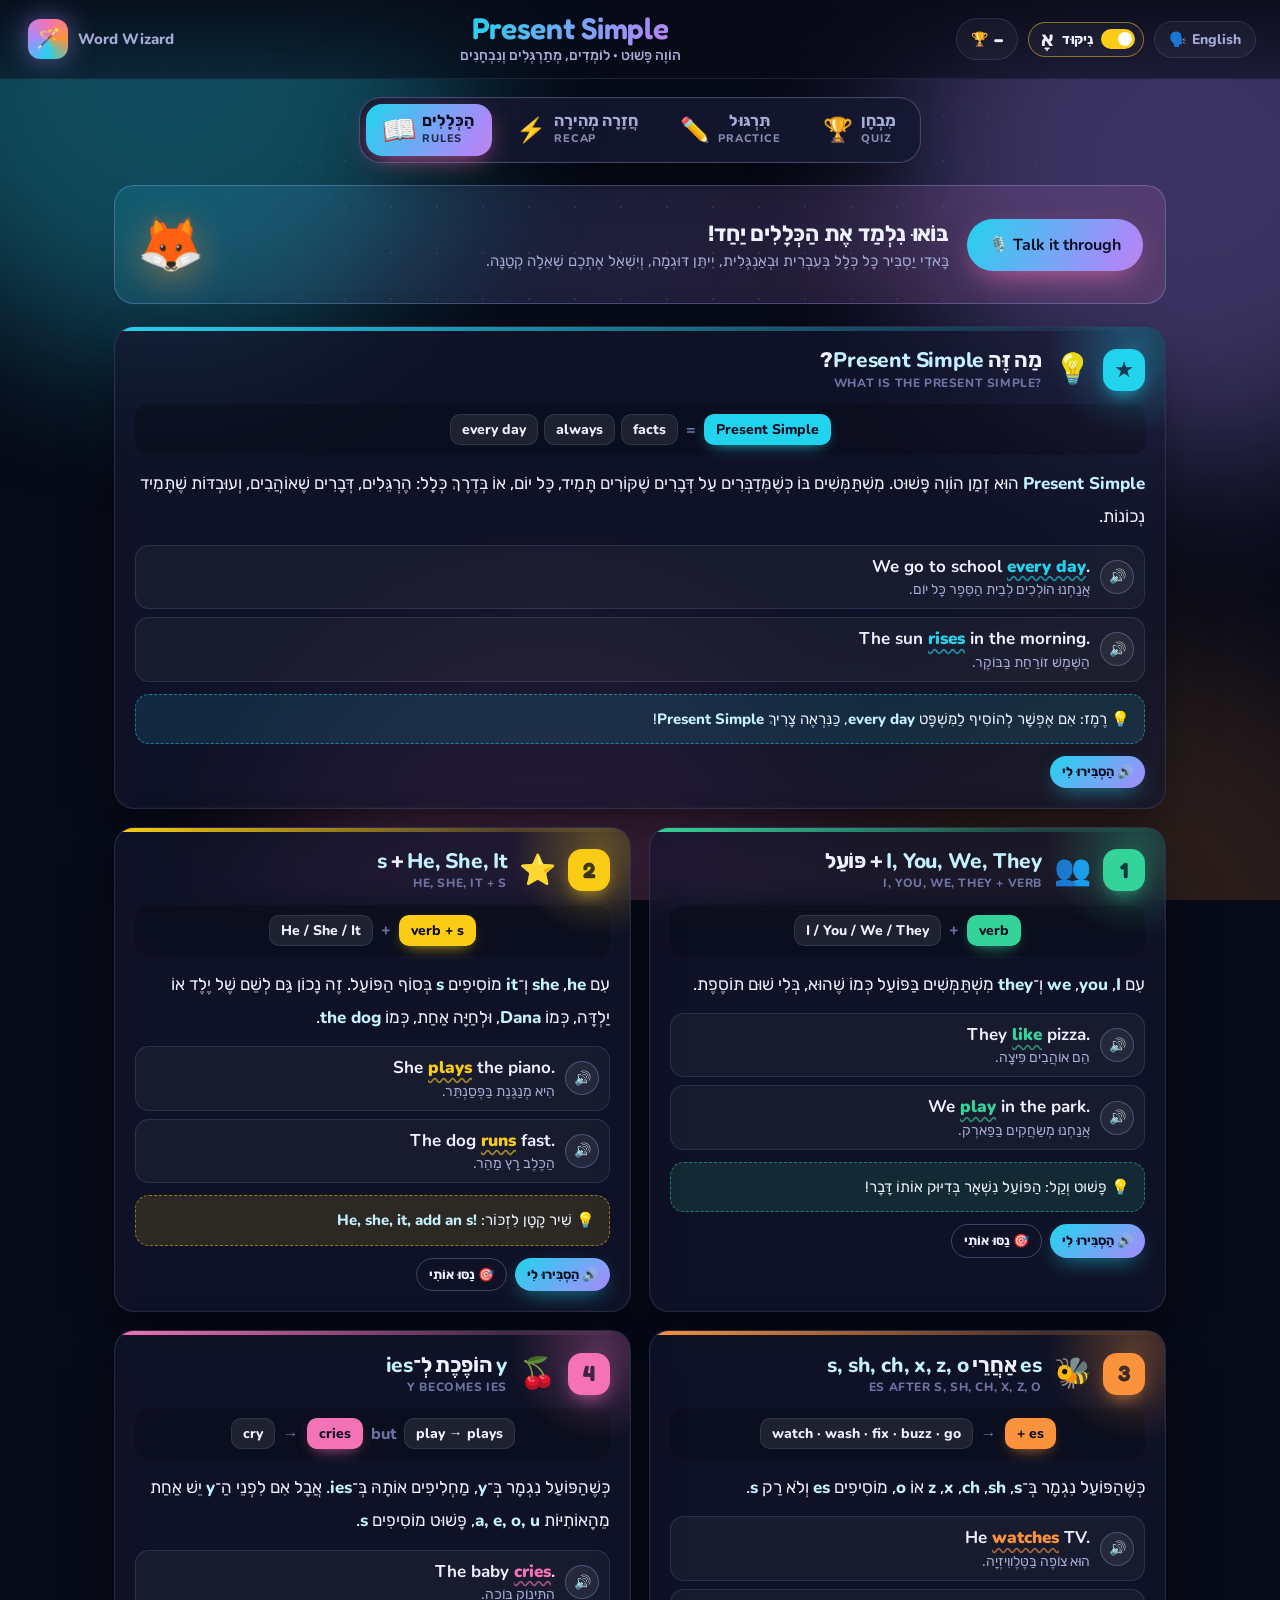
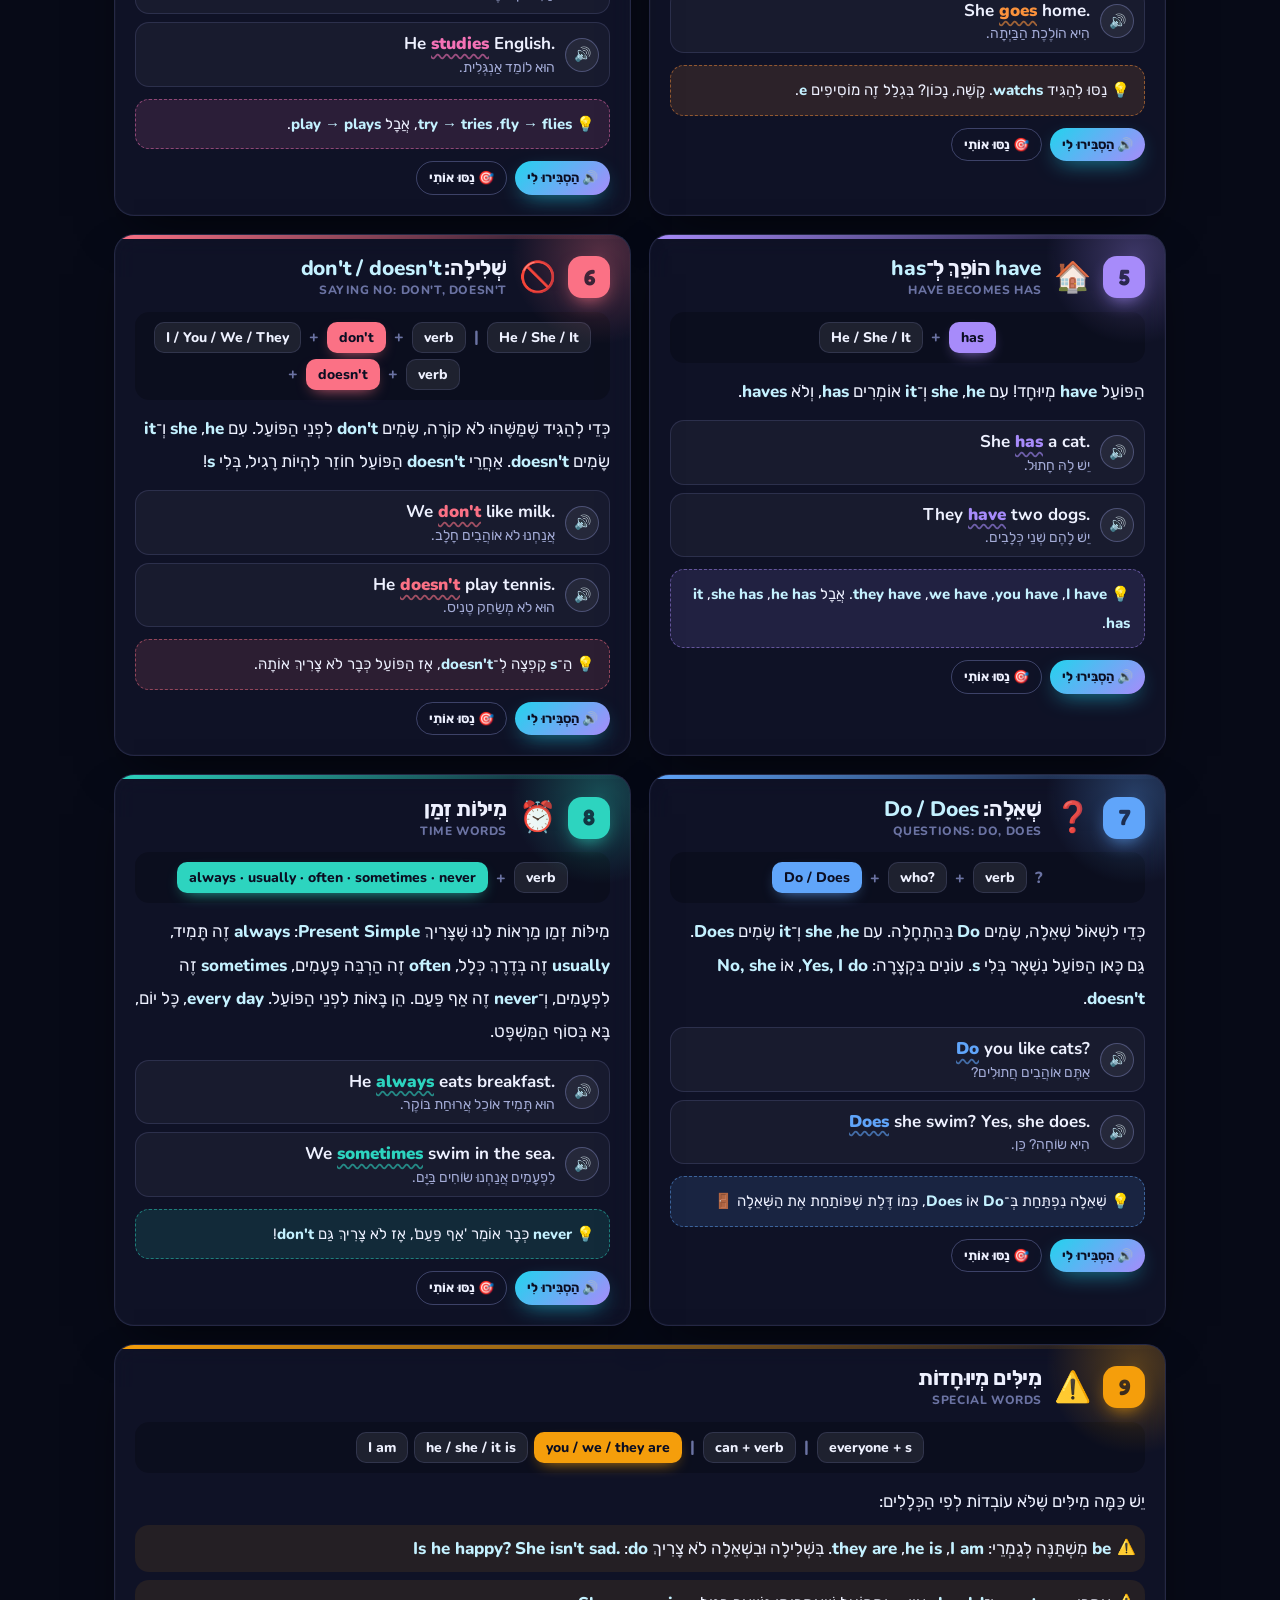
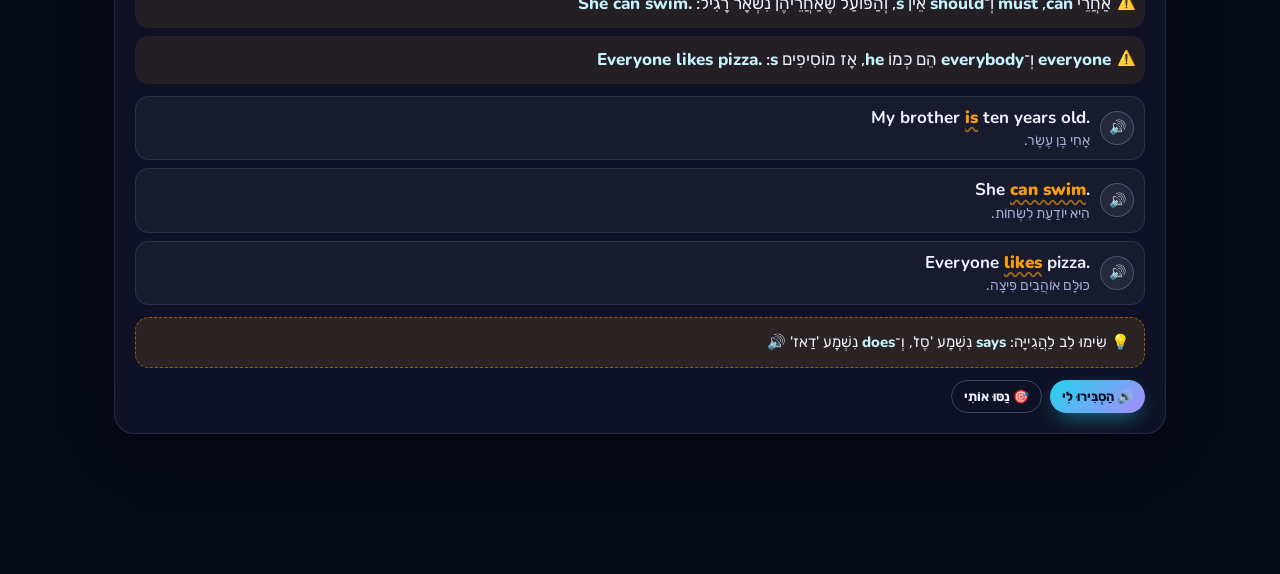
==== commit 56b6aaa5: "Add My Blog page and Word file import - blog.html: plan / write / publish a short blog about yoursel" ====
--- a/grammar.html
+++ b/grammar.html
@@ -26,7 +26,7 @@
     <div class="g-side">
         <div class="g-stat" id="g-best" data-tip="Your best quiz score so far.">🏆 <b>–</b></div>
         <button class="g-niqqud" id="g-niqqud" type="button" aria-pressed="true" data-tip="Show the Hebrew with or without niqqud (vowel marks). Buddy always reads it with niqqud.">
-            <span class="gn-icon" aria-hidden="true">אָ</span><span dir="rtl">נִקּוּד</span><span class="switch-dot" aria-hidden="true"></span>
+            <span class="gn-icon" aria-hidden="true">אָ</span><span dir="rtl">נִיקּוּד</span><span class="switch-dot" aria-hidden="true"></span>
         </button>
         <div class="g-voice" id="g-voice" data-tip="">🗣️ <span></span></div>
         <a class="g-me" id="g-me" href="index.html" hidden data-tip="This is you! Tap to go back to Word Wizard."></a>
--- a/css/app.css
+++ b/css/app.css
@@ -1495,3 +1495,33 @@
     .grammar-link { padding: 10px 12px; }
     .grammar-link .gl-text { display: none; }
 }
+
+/* choose words from a Word file */
+.docfile-modal { width: min(560px, calc(100vw - 32px)); }
+.docfile-tools { display: flex; gap: 8px; justify-content: center; margin-top: 12px; }
+.docfile-words {
+    display: flex; flex-wrap: wrap; gap: 8px; justify-content: center;
+    max-height: min(46vh, 380px); overflow-y: auto;
+    margin-top: 12px; padding: 10px;
+    border-radius: 16px; background: rgba(0, 0, 0, .22); border: 1px solid var(--border);
+}
+.doc-word {
+    display: flex; flex-direction: column; align-items: center; line-height: 1.2;
+    padding: 6px 12px; border-radius: 12px;
+    border: 1px solid var(--border-strong); background: rgba(255, 255, 255, .04);
+    color: var(--text-faint); text-decoration: line-through;
+    animation: pop-in .35s backwards;
+    transition: transform .15s, background .2s, color .2s, border-color .2s;
+}
+.doc-word b { font-size: 16px; }
+.doc-word small { font-size: 12px; color: inherit; opacity: .85; }
+.doc-word:hover:not(:disabled) { transform: translateY(-2px); }
+.doc-word[aria-pressed="true"] {
+    color: var(--text); text-decoration: none;
+    border-color: transparent;
+    background: linear-gradient(var(--panel-solid), var(--panel-solid)) padding-box, var(--grad) border-box;
+    box-shadow: 0 6px 18px -10px rgba(167, 139, 250, .9);
+}
+.doc-word.have { opacity: .45; text-decoration: none; cursor: default; }
+.doc-word.have b::after { content: " ✓"; color: var(--good); }
+#docfile-add:disabled { filter: grayscale(.8) brightness(.7); animation: none; cursor: not-allowed; }
